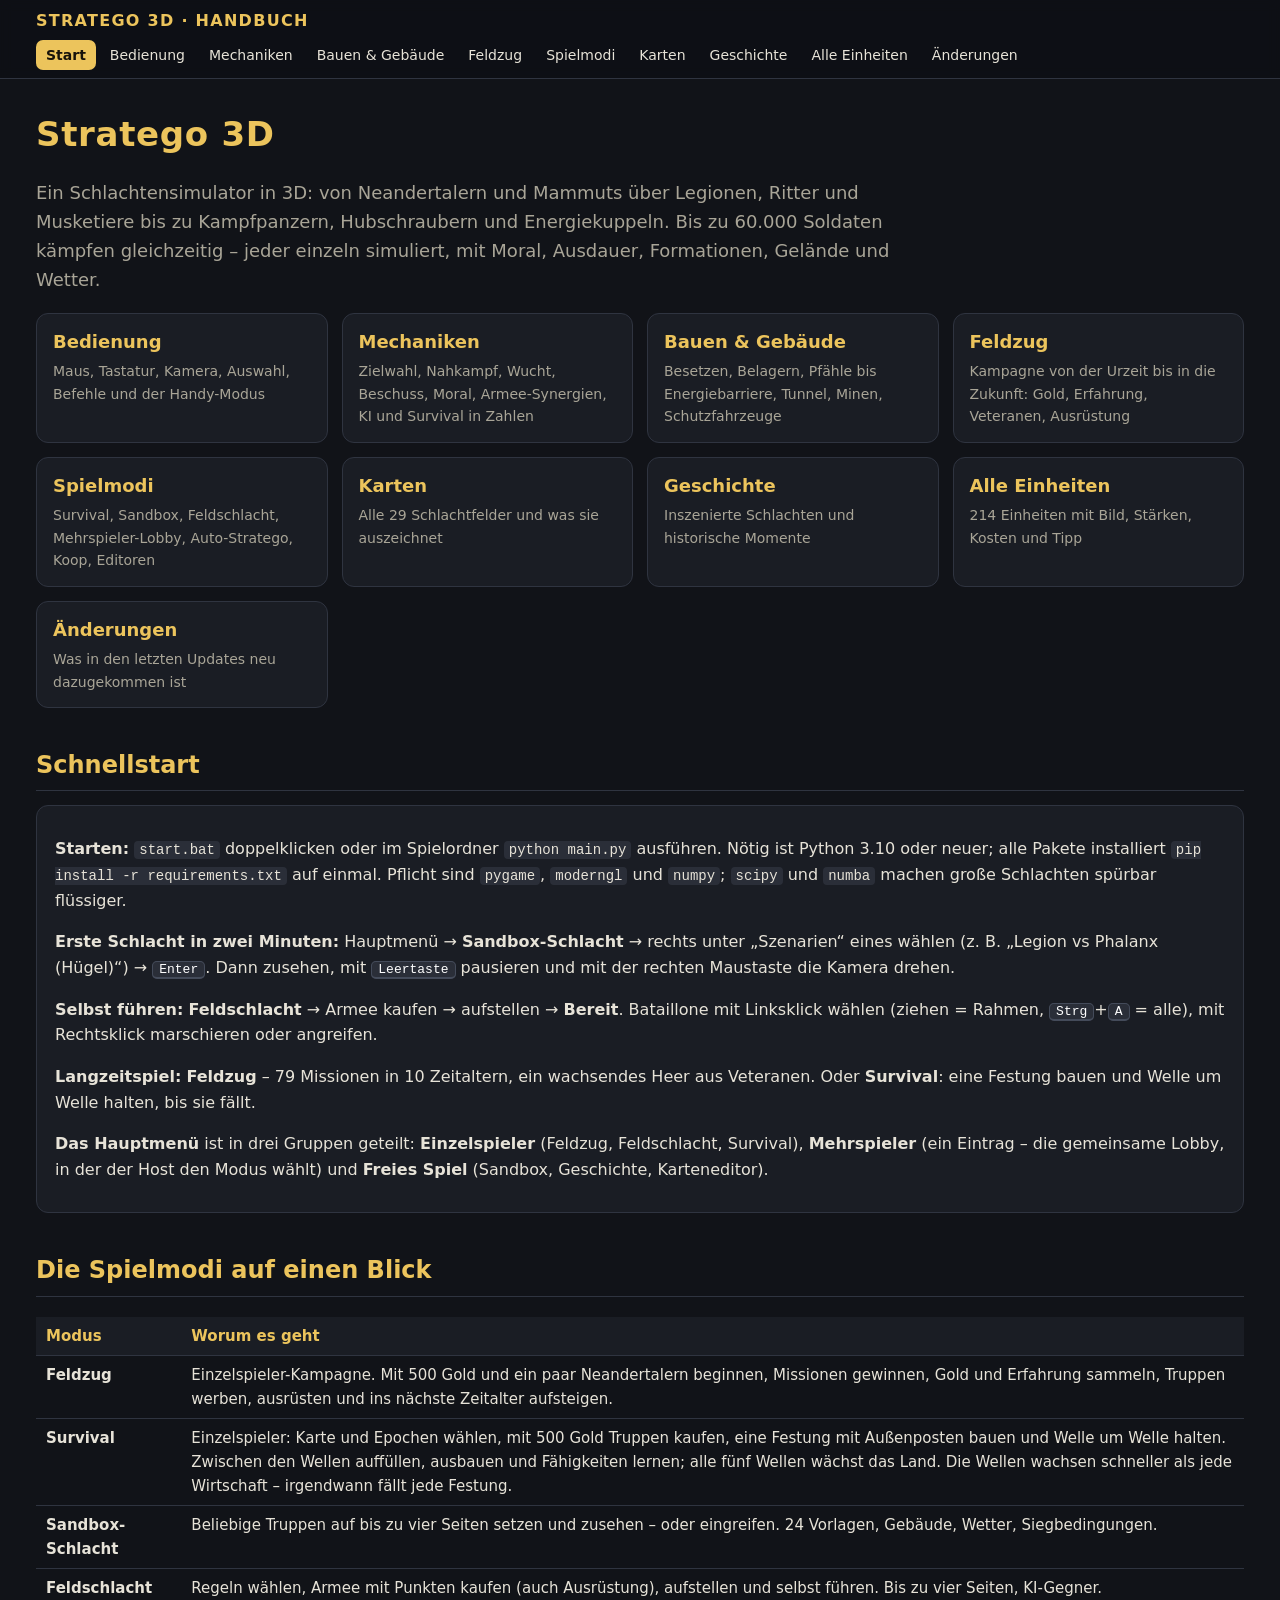
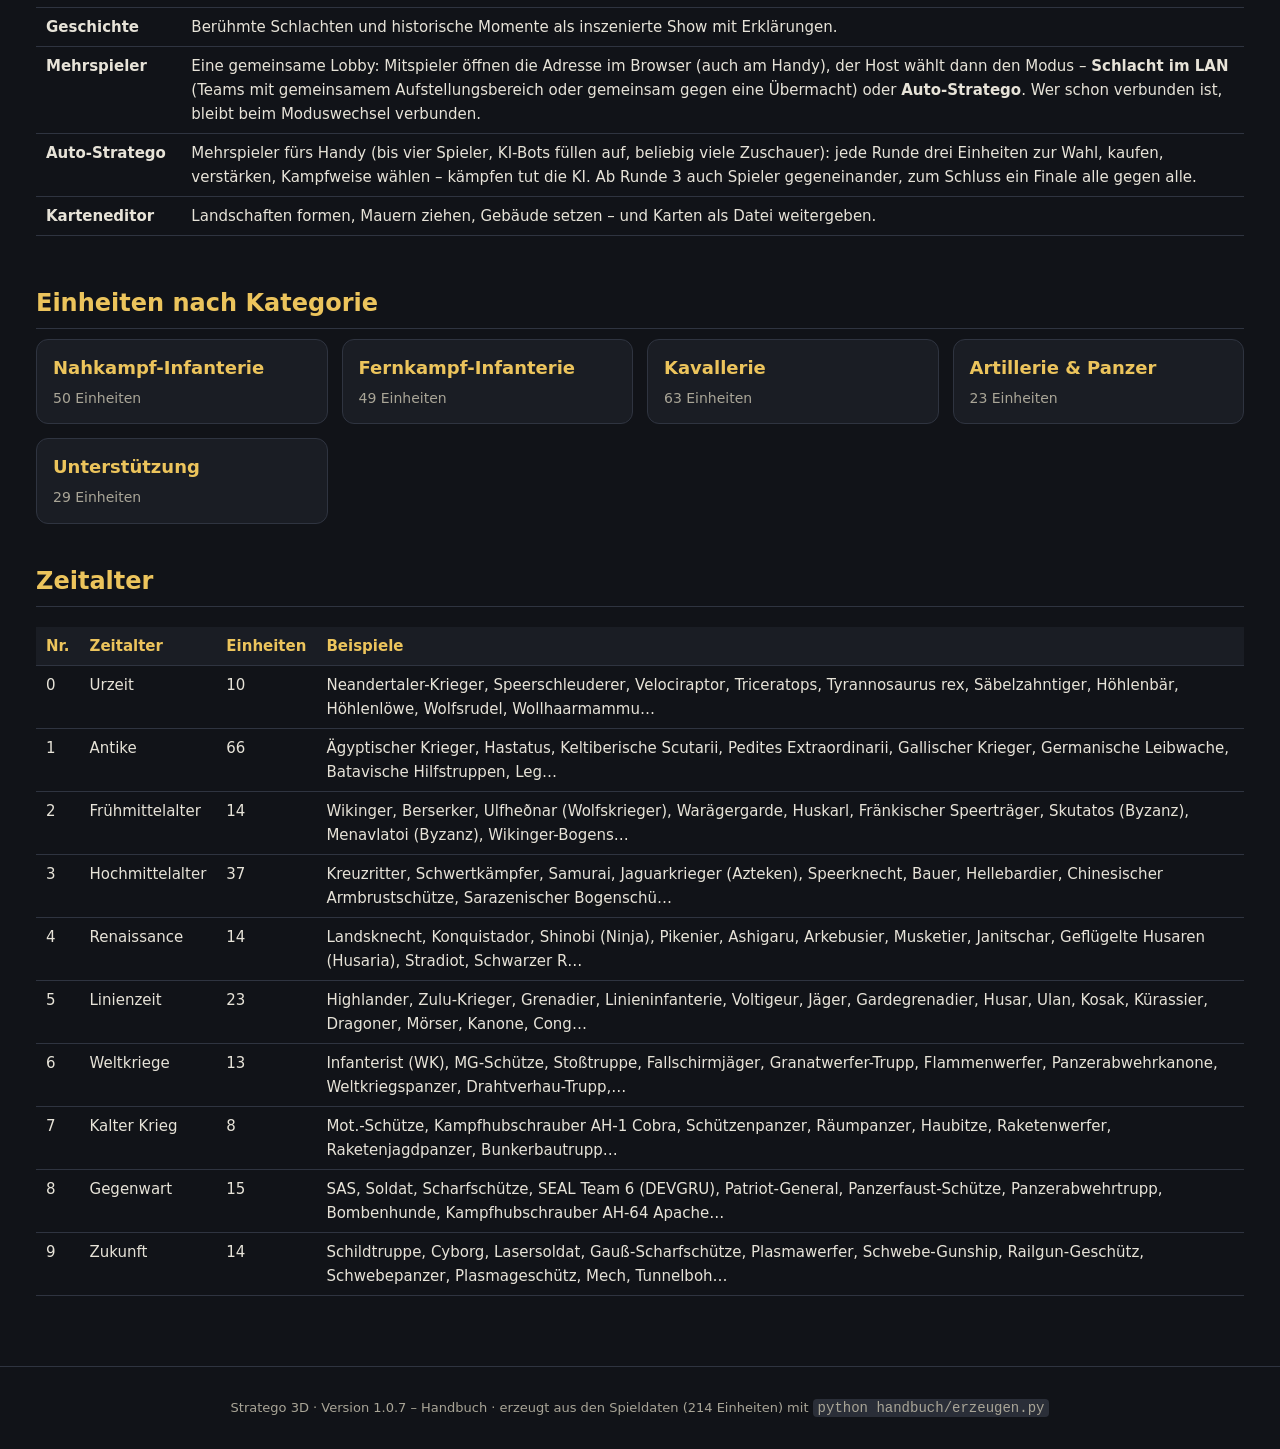
==== index.html @ 826276b1 "Handbuch 1.0.7: Durchschuss, Patriot-General, Bombenhunde, feste Mauern, Heerlager Co-Authored-By: C" ====
<!doctype html>
<html lang="de"><head><meta charset="utf-8"><meta name="viewport" content="width=device-width,initial-scale=1">
<title>Start – Stratego 3D Handbuch</title><link rel="stylesheet" href="stil.css"></head>
<body><header class="top"><div class="in"><a class="logo" href="index.html">STRATEGO 3D · HANDBUCH</a>
<nav><a href="index.html" class=on>Start</a><a href="bedienung.html">Bedienung</a><a href="mechaniken.html">Mechaniken</a><a href="bauen.html">Bauen &amp; Gebäude</a><a href="feldzug.html">Feldzug</a><a href="modi.html">Spielmodi</a><a href="karten.html">Karten</a><a href="geschichte.html">Geschichte</a><a href="einheiten.html">Alle Einheiten</a><a href="changelog.html">Änderungen</a></nav></div></header>
<main>
<h1>Stratego 3D</h1>
<p class="lead">Ein Schlachtensimulator in 3D: von Neandertalern und Mammuts über Legionen, Ritter und Musketiere bis zu
Kampfpanzern, Hubschraubern und Energiekuppeln. Bis zu 60.000 Soldaten kämpfen gleichzeitig – jeder einzeln simuliert,
mit Moral, Ausdauer, Formationen, Gelände und Wetter.</p>
<div class="grid"><a class="tile" href="bedienung.html"><b>Bedienung</b><span>Maus, Tastatur, Kamera, Auswahl, Befehle und der Handy-Modus</span></a><a class="tile" href="mechaniken.html"><b>Mechaniken</b><span>Zielwahl, Nahkampf, Wucht, Beschuss, Moral, Armee-Synergien, KI und Survival in Zahlen</span></a><a class="tile" href="bauen.html"><b>Bauen &amp; Gebäude</b><span>Besetzen, Belagern, Pfähle bis Energiebarriere, Tunnel, Minen, Schutzfahrzeuge</span></a><a class="tile" href="feldzug.html"><b>Feldzug</b><span>Kampagne von der Urzeit bis in die Zukunft: Gold, Erfahrung, Veteranen, Ausrüstung</span></a><a class="tile" href="modi.html"><b>Spielmodi</b><span>Survival, Sandbox, Feldschlacht, Mehrspieler-Lobby, Auto-Stratego, Koop, Editoren</span></a><a class="tile" href="karten.html"><b>Karten</b><span>Alle 29 Schlachtfelder und was sie auszeichnet</span></a><a class="tile" href="geschichte.html"><b>Geschichte</b><span>Inszenierte Schlachten und historische Momente</span></a><a class="tile" href="einheiten.html"><b>Alle Einheiten</b><span>214 Einheiten mit Bild, Stärken, Kosten und Tipp</span></a><a class="tile" href="changelog.html"><b>Änderungen</b><span>Was in den letzten Updates neu dazugekommen ist</span></a></div>

<h2>Schnellstart</h2>
<div class="box">
<p><b>Starten:</b> <code>start.bat</code> doppelklicken oder im Spielordner <code>python main.py</code> ausführen.
Nötig ist Python 3.10 oder neuer; alle Pakete installiert <code>pip install -r requirements.txt</code> auf einmal.
Pflicht sind <code>pygame</code>, <code>moderngl</code> und <code>numpy</code>; <code>scipy</code> und <code>numba</code>
machen große Schlachten spürbar flüssiger.</p>
<p><b>Erste Schlacht in zwei Minuten:</b> Hauptmenü → <b>Sandbox-Schlacht</b> → rechts unter „Szenarien“ eines wählen
(z. B. „Legion vs Phalanx (Hügel)“) → <kbd>Enter</kbd>. Dann zusehen, mit <kbd>Leertaste</kbd> pausieren und mit der rechten Maustaste die Kamera drehen.</p>
<p><b>Selbst führen:</b> <b>Feldschlacht</b> → Armee kaufen → aufstellen → <b>Bereit</b>. Bataillone mit Linksklick
wählen (ziehen = Rahmen, <kbd>Strg</kbd>+<kbd>A</kbd> = alle), mit Rechtsklick marschieren oder angreifen.</p>
<p><b>Langzeitspiel:</b> <b>Feldzug</b> – 79 Missionen in 10 Zeitaltern, ein wachsendes Heer aus Veteranen.
Oder <b>Survival</b>: eine Festung bauen und Welle um Welle halten, bis sie fällt.</p>
<p><b>Das Hauptmenü</b> ist in drei Gruppen geteilt: <b>Einzelspieler</b> (Feldzug, Feldschlacht, Survival),
<b>Mehrspieler</b> (ein Eintrag – die gemeinsame Lobby, in der der Host den Modus wählt) und <b>Freies Spiel</b> (Sandbox,
Geschichte, Karteneditor).</p>
</div>

<h2>Die Spielmodi auf einen Blick</h2>
<div class="tbl"><table>
<tr><th>Modus</th><th>Worum es geht</th></tr>
<tr><td><b>Feldzug</b></td><td>Einzelspieler-Kampagne. Mit 500 Gold und ein paar Neandertalern beginnen, Missionen gewinnen,
Gold und Erfahrung sammeln, Truppen werben, ausrüsten und ins nächste Zeitalter aufsteigen.</td></tr>
<tr><td><b>Survival</b></td><td>Einzelspieler: Karte und Epochen wählen, mit 500 Gold Truppen kaufen, eine Festung mit
Außenposten bauen und Welle um Welle halten. Zwischen den Wellen auffüllen, ausbauen und Fähigkeiten lernen; alle fünf Wellen
wächst das Land. Die Wellen wachsen schneller als jede Wirtschaft – irgendwann fällt jede Festung.</td></tr>
<tr><td><b>Sandbox-Schlacht</b></td><td>Beliebige Truppen auf bis zu vier Seiten setzen und zusehen – oder eingreifen.
24 Vorlagen, Gebäude, Wetter, Siegbedingungen.</td></tr>
<tr><td><b>Feldschlacht</b></td><td>Regeln wählen, Armee mit Punkten kaufen (auch Ausrüstung), aufstellen und selbst führen.
Bis zu vier Seiten, KI-Gegner.</td></tr>
<tr><td><b>Geschichte</b></td><td>Berühmte Schlachten und historische Momente als inszenierte Show mit Erklärungen.</td></tr>
<tr><td><b>Mehrspieler</b></td><td>Eine gemeinsame Lobby: Mitspieler öffnen die Adresse im Browser (auch am Handy), der
Host wählt dann den Modus – <b>Schlacht im LAN</b> (Teams mit gemeinsamem Aufstellungsbereich oder gemeinsam gegen eine Übermacht)
oder <b>Auto-Stratego</b>. Wer schon verbunden ist, bleibt beim Moduswechsel verbunden.</td></tr>
<tr><td><b>Auto-Stratego</b></td><td>Mehrspieler fürs Handy (bis vier Spieler, KI-Bots füllen auf, beliebig viele
Zuschauer): jede Runde drei Einheiten zur Wahl, kaufen, verstärken, Kampfweise wählen – kämpfen tut die KI. Ab Runde 3 auch
Spieler gegeneinander, zum Schluss ein Finale alle gegen alle.</td></tr>
<tr><td><b>Karteneditor</b></td><td>Landschaften formen, Mauern ziehen, Gebäude setzen – und Karten als Datei weitergeben.</td></tr>
</table></div>

<h2>Einheiten nach Kategorie</h2>
<div class="grid"><a class="tile" href="einheiten-infanterie.html"><b>Nahkampf-Infanterie</b><span>50 Einheiten</span></a><a class="tile" href="einheiten-fernkampf.html"><b>Fernkampf-Infanterie</b><span>49 Einheiten</span></a><a class="tile" href="einheiten-kavallerie.html"><b>Kavallerie</b><span>63 Einheiten</span></a><a class="tile" href="einheiten-artillerie.html"><b>Artillerie &amp; Panzer</b><span>23 Einheiten</span></a><a class="tile" href="einheiten-unterstuetzung.html"><b>Unterstützung</b><span>29 Einheiten</span></a></div>

<h2>Zeitalter</h2>
<div class="tbl"><table><tr><th>Nr.</th><th>Zeitalter</th><th>Einheiten</th><th>Beispiele</th></tr>
<tr><td>0</td><td>Urzeit</td><td>10</td><td>Neandertaler-Krieger, Speerschleuderer, Velociraptor, Triceratops, Tyrannosaurus rex, Säbelzahntiger, Höhlenbär, Höhlenlöwe, Wolfsrudel, Wollhaarmammu…</td></tr><tr><td>1</td><td>Antike</td><td>66</td><td>Ägyptischer Krieger, Hastatus, Keltiberische Scutarii, Pedites Extraordinarii, Gallischer Krieger, Germanische Leibwache, Batavische Hilfstruppen, Leg…</td></tr><tr><td>2</td><td>Frühmittelalter</td><td>14</td><td>Wikinger, Berserker, Ulfheðnar (Wolfskrieger), Warägergarde, Huskarl, Fränkischer Speerträger, Skutatos (Byzanz), Menavlatoi (Byzanz), Wikinger-Bogens…</td></tr><tr><td>3</td><td>Hochmittelalter</td><td>37</td><td>Kreuzritter, Schwertkämpfer, Samurai, Jaguarkrieger (Azteken), Speerknecht, Bauer, Hellebardier, Chinesischer Armbrustschütze, Sarazenischer Bogenschü…</td></tr><tr><td>4</td><td>Renaissance</td><td>14</td><td>Landsknecht, Konquistador, Shinobi (Ninja), Pikenier, Ashigaru, Arkebusier, Musketier, Janitschar, Geflügelte Husaren (Husaria), Stradiot, Schwarzer R…</td></tr><tr><td>5</td><td>Linienzeit</td><td>23</td><td>Highlander, Zulu-Krieger, Grenadier, Linieninfanterie, Voltigeur, Jäger, Gardegrenadier, Husar, Ulan, Kosak, Kürassier, Dragoner, Mörser, Kanone, Cong…</td></tr><tr><td>6</td><td>Weltkriege</td><td>13</td><td>Infanterist (WK), MG-Schütze, Stoßtruppe, Fallschirmjäger, Granatwerfer-Trupp, Flammenwerfer, Panzerabwehrkanone, Weltkriegspanzer, Drahtverhau-Trupp,…</td></tr><tr><td>7</td><td>Kalter Krieg</td><td>8</td><td>Mot.-Schütze, Kampfhubschrauber AH-1 Cobra, Schützenpanzer, Räumpanzer, Haubitze, Raketenwerfer, Raketenjagdpanzer, Bunkerbautrupp…</td></tr><tr><td>8</td><td>Gegenwart</td><td>15</td><td>SAS, Soldat, Scharfschütze, SEAL Team 6 (DEVGRU), Patriot-General, Panzerfaust-Schütze, Panzerabwehrtrupp, Bombenhunde, Kampfhubschrauber AH-64 Apache…</td></tr><tr><td>9</td><td>Zukunft</td><td>14</td><td>Schildtruppe, Cyborg, Lasersoldat, Gauß-Scharfschütze, Plasmawerfer, Schwebe-Gunship, Railgun-Geschütz, Schwebepanzer, Plasmageschütz, Mech, Tunnelboh…</td></tr>
</table></div>
</main>
<footer>Stratego 3D · Version 1.0.7 – Handbuch · erzeugt aus den Spieldaten (214 Einheiten) mit
<code>python handbuch/erzeugen.py</code></footer>
<script>
document.querySelectorAll('table.sortable').forEach(tb=>{
 tb.querySelectorAll('th.s').forEach((th,i)=>{let asc=true;th.addEventListener('click',()=>{
  const rows=[...tb.tBodies[0].rows];const col=th.cellIndex;
  rows.sort((a,b)=>{const x=a.cells[col].dataset.v??a.cells[col].innerText,y=b.cells[col].dataset.v??b.cells[col].innerText;
   const nx=parseFloat(x),ny=parseFloat(y);const r=(!isNaN(nx)&&!isNaN(ny))?nx-ny:x.localeCompare(y,'de');return asc?r:-r});
  asc=!asc;rows.forEach(r=>tb.tBodies[0].appendChild(r));});});});
const q=document.getElementById('q'),fe=document.getElementById('fe'),fc=document.getElementById('fc');
function flt(){const s=(q?q.value:'').toLowerCase(),e=fe?fe.value:'',c=fc?fc.value:'';
 document.querySelectorAll('[data-f]').forEach(el=>{const ok=(!s||el.dataset.f.includes(s))&&(!e||el.dataset.era===e)&&(!c||el.dataset.cat===c);
  el.style.display=ok?'':'none';});}
[q,fe,fc].forEach(x=>x&&x.addEventListener('input',flt));
</script></body></html>
---- stil.css ----
:root{--bg:#111318;--panel:#1a1d24;--panel2:#22262f;--tx:#e7e3d8;--mut:#a9a597;--gold:#ecc45c;--gold2:#c99a33;
--red:#d9584a;--blue:#5b8bd9;--line:#2f3440;--ok:#7fbf6a}
*{box-sizing:border-box}
html{scroll-behavior:smooth}
body{margin:0;background:var(--bg);color:var(--tx);font:16px/1.6 "Segoe UI",system-ui,-apple-system,Roboto,sans-serif}
a{color:var(--gold)}a:hover{color:#fff}
header.top{position:sticky;top:0;z-index:10;background:rgba(14,16,21,.96);border-bottom:1px solid var(--line);
  backdrop-filter:blur(6px)}
header.top .in{max-width:1240px;margin:0 auto;padding:8px 16px;display:flex;gap:6px 14px;align-items:center;flex-wrap:wrap}
header.top .logo{font-weight:800;letter-spacing:.08em;color:var(--gold);text-decoration:none;margin-right:10px}
header.top nav{display:flex;flex-wrap:wrap;gap:4px}
header.top nav a{color:var(--tx);text-decoration:none;padding:4px 10px;border-radius:7px;font-size:14px}
header.top nav a:hover{background:var(--panel2)}
header.top nav a.on{background:var(--gold);color:#17130b;font-weight:700}
.sub{max-width:1240px;margin:0 auto;padding:0 16px 8px;display:flex;flex-wrap:wrap;gap:4px}
.sub a{font-size:13px;padding:3px 9px;border:1px solid var(--line);border-radius:999px;text-decoration:none;color:var(--mut)}
.sub a.on,.sub a:hover{border-color:var(--gold2);color:var(--gold)}
main{max-width:1240px;margin:0 auto;padding:22px 16px 60px}
h1{font-size:34px;margin:6px 0 4px;color:var(--gold);letter-spacing:.02em}
h2{font-size:24px;margin:38px 0 10px;color:var(--gold);border-bottom:1px solid var(--line);padding-bottom:6px}
h3{font-size:19px;margin:26px 0 8px;color:#f1dca0}
p.lead{font-size:18px;color:var(--mut);max-width:880px}
.box{background:var(--panel);border:1px solid var(--line);border-radius:12px;padding:14px 18px;margin:14px 0}
.box.tip{border-left:4px solid var(--gold)}
.box.warn{border-left:4px solid var(--red)}
.grid{display:grid;grid-template-columns:repeat(auto-fill,minmax(260px,1fr));gap:14px}
.tile{display:block;background:var(--panel);border:1px solid var(--line);border-radius:12px;padding:14px 16px;text-decoration:none;color:var(--tx)}
.tile:hover{border-color:var(--gold2);background:var(--panel2)}
.tile b{color:var(--gold);font-size:18px}.tile span{display:block;color:var(--mut);font-size:14px;margin-top:4px}
table{border-collapse:collapse;width:100%;margin:10px 0;font-size:15px}
th,td{text-align:left;padding:7px 10px;border-bottom:1px solid var(--line);vertical-align:top}
th{color:var(--gold);font-weight:700;background:var(--panel)}
tr:hover td{background:rgba(255,255,255,.02)}
.tbl{overflow-x:auto}
kbd{background:#2a2e38;border:1px solid #444b5a;border-bottom-width:2px;border-radius:5px;padding:0 6px;font:13px/1.6 Consolas,monospace;color:#fff}
code{background:#2a2e38;border-radius:4px;padding:1px 5px;font-size:14px}
.unit{display:grid;grid-template-columns:360px 1fr;gap:18px;background:var(--panel);border:1px solid var(--line);
  border-radius:14px;padding:14px;margin:16px 0;scroll-margin-top:110px}
.unit:target{border-color:var(--gold);box-shadow:0 0 0 2px rgba(236,196,92,.35)}
.unit img.pic{width:100%;height:auto;aspect-ratio:3/2;border-radius:10px;display:block;background:#2b3b22}
.unit h3{margin:0 0 2px;display:flex;align-items:center;gap:10px;flex-wrap:wrap}
.unit .meta{color:var(--mut);font-size:14px;margin-bottom:8px}
.unit .cost{display:inline-block;background:var(--panel2);border:1px solid var(--line);border-radius:8px;padding:3px 10px;
  margin:2px 6px 6px 0;font-size:14px}
.unit .cost b{color:var(--gold)}
.unit .desc{margin:6px 0;color:#d8d3c4}
.unit .role{margin:6px 0;font-style:italic;color:#cfc8b2}
.unit ul{margin:4px 0 8px 0;padding-left:20px}
.unit li{margin:2px 0}
.cols{display:grid;grid-template-columns:1fr 1fr;gap:4px 18px}
.lab{font-weight:700;color:var(--gold);font-size:14px;text-transform:uppercase;letter-spacing:.05em;margin-top:8px}
.plus li::marker{content:"+  ";color:var(--ok);font-weight:800}
.minus li::marker{content:"–  ";color:var(--red);font-weight:800}
.stats{display:grid;grid-template-columns:1fr;gap:3px;margin-top:10px;font-size:13px}
.bar{display:flex;align-items:center;gap:8px}
.bar span.n{width:92px;color:var(--mut)}
.bar i{flex:1;height:7px;background:#2c313c;border-radius:4px;position:relative;overflow:hidden}
.bar i b{position:absolute;left:0;top:0;bottom:0;background:linear-gradient(90deg,var(--gold2),var(--gold));border-radius:4px}
.bar em{width:64px;text-align:right;font-style:normal;color:#ddd}
.tipline{background:rgba(236,196,92,.08);border:1px solid rgba(236,196,92,.3);border-radius:9px;padding:8px 12px;margin-top:10px}
.tipline b{color:var(--gold)}
.secret{position:relative;background:linear-gradient(135deg,rgba(236,196,92,.14),rgba(236,196,92,.04));
  border:1px solid rgba(236,196,92,.45);border-left:4px solid var(--gold);border-radius:10px;padding:10px 14px 10px 14px;margin-top:12px}
.secret b{display:block;color:var(--gold);font-size:13px;text-transform:uppercase;letter-spacing:.12em;margin-bottom:2px}
.unit.map{grid-template-columns:420px 1fr}
.unit.map .chips{margin-top:8px}
img.sym{width:30px;height:30px;vertical-align:middle;border-radius:6px;cursor:help}
.era{font-size:13px;border:1px solid var(--line);border-radius:999px;padding:1px 9px;color:var(--mut)}
.toc{columns:3 220px;font-size:14px;margin:6px 0}
.toc a{display:block;text-decoration:none;color:var(--tx);padding:1px 0}
.toc a:hover{color:var(--gold)}
.filter{display:flex;gap:8px;flex-wrap:wrap;margin:10px 0}
.filter input,.filter select{background:var(--panel2);color:var(--tx);border:1px solid var(--line);border-radius:8px;
  padding:7px 10px;font-size:15px}
th.s{cursor:pointer;white-space:nowrap}th.s:after{content:" ⇅";color:var(--mut);font-size:11px}
td.num,th.num{text-align:right;white-space:nowrap}
.thumb{width:72px;height:48px;object-fit:cover;border-radius:6px;vertical-align:middle}
footer{color:var(--mut);font-size:13px;text-align:center;padding:30px 10px;border-top:1px solid var(--line)}
@media (max-width:820px){.unit,.unit.map{grid-template-columns:1fr}.cols{grid-template-columns:1fr}.stats{grid-template-columns:1fr}
 h1{font-size:28px}}
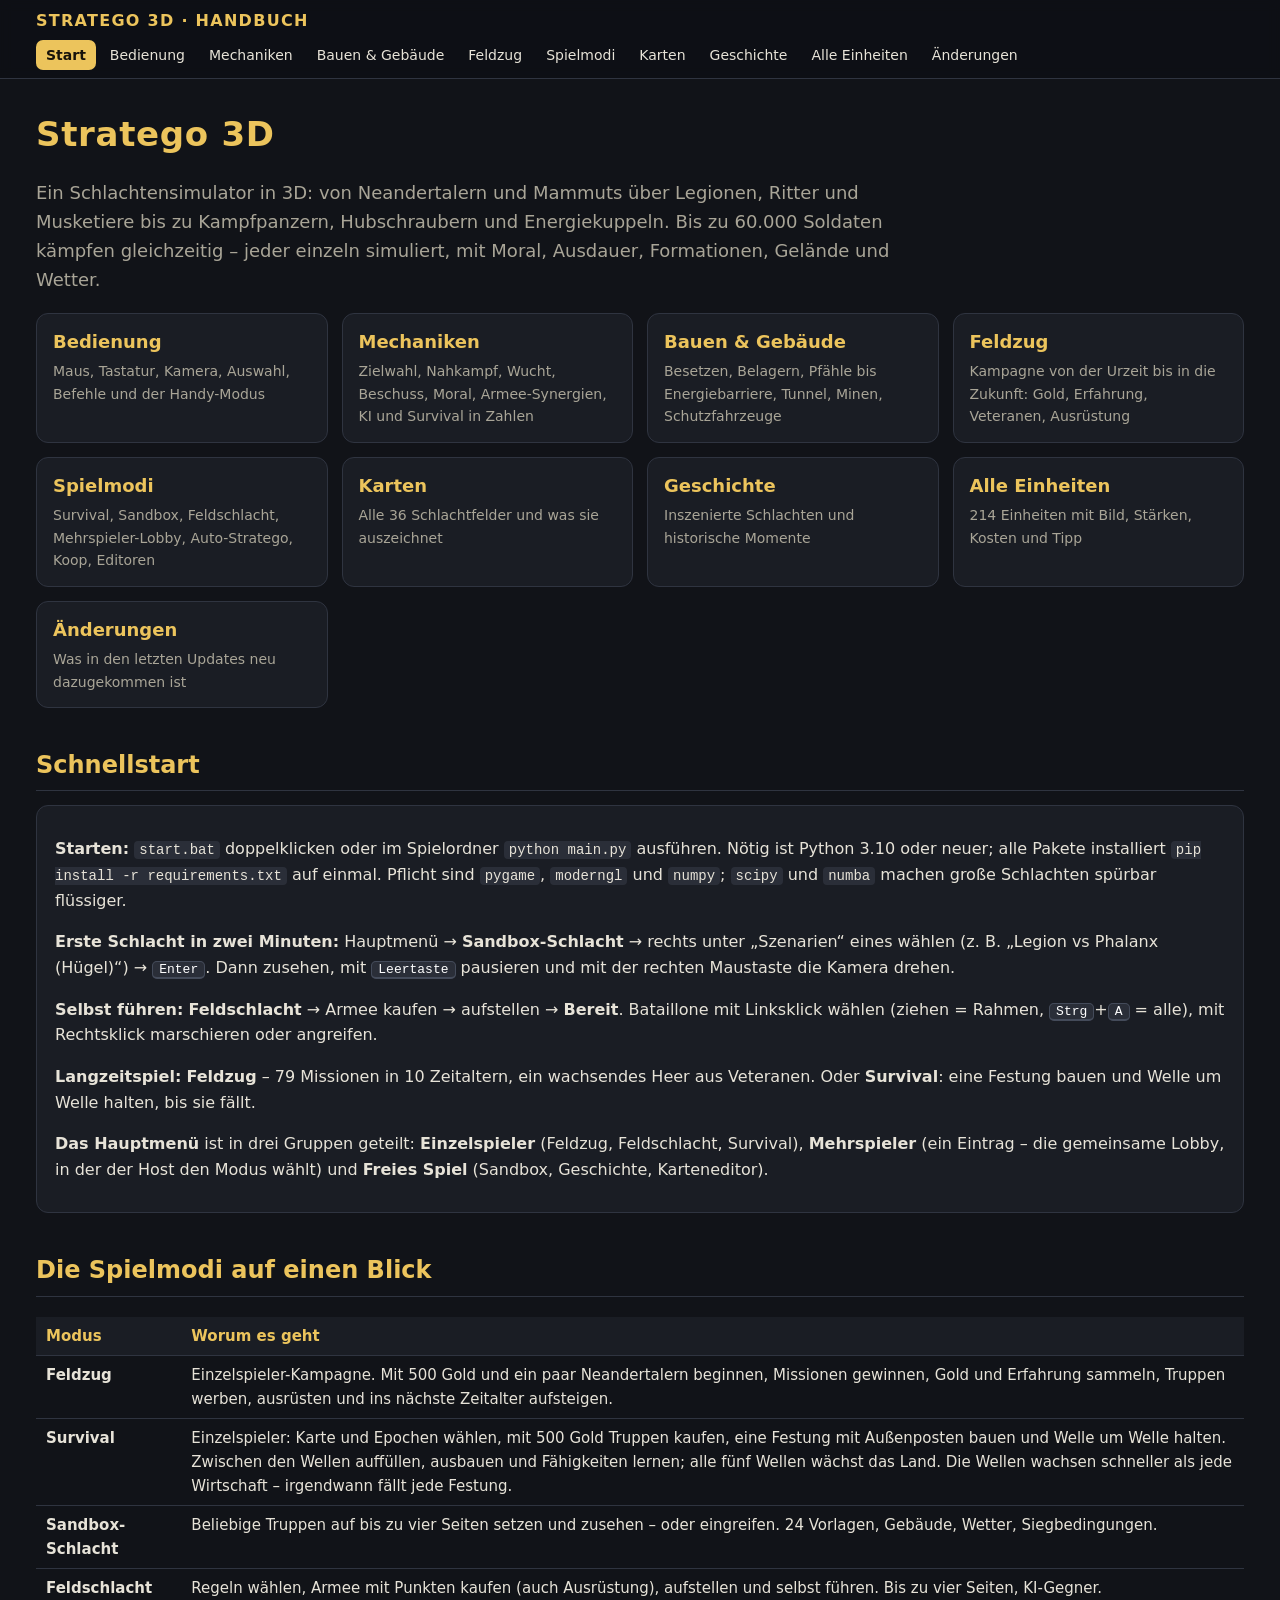
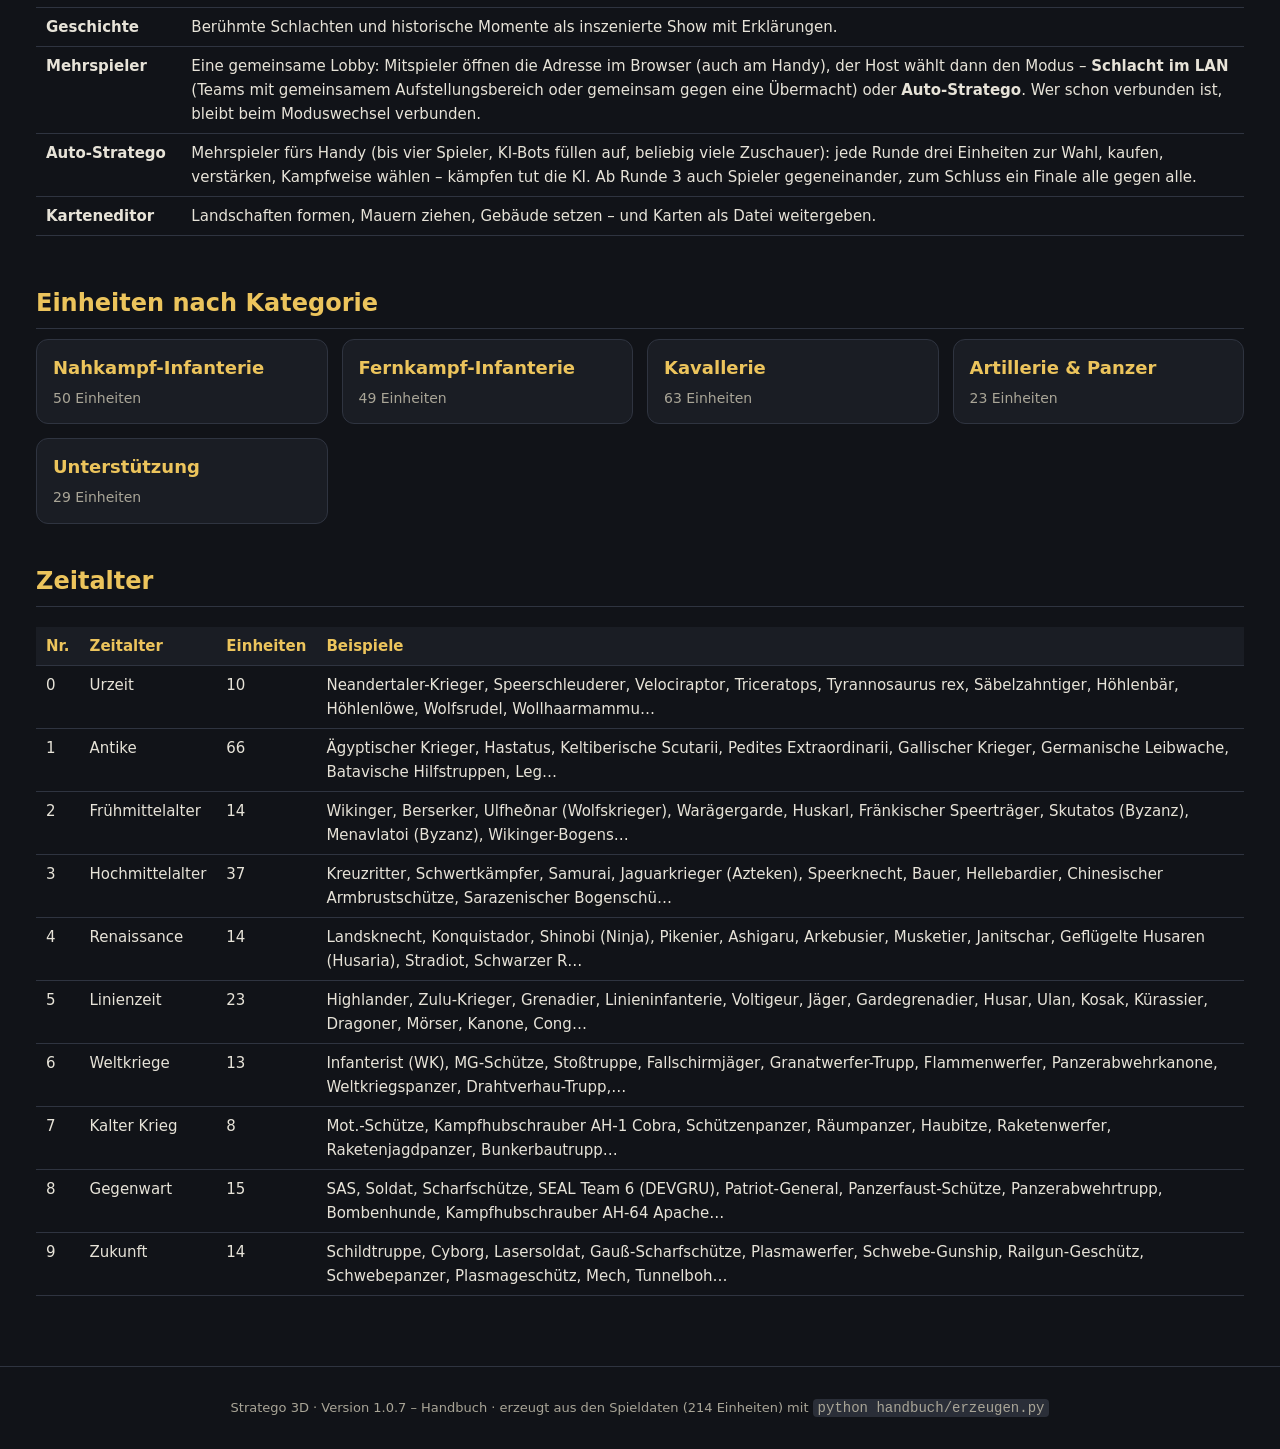
==== commit 8fd03810: "Handbuch 1.0.7: neue Karten, Gelände, gestaffelte Feldzug-Heere, Gruppen und Controller Co-Authored-" ====
--- a/index.html
+++ b/index.html
@@ -8,7 +8,7 @@
 <p class="lead">Ein Schlachtensimulator in 3D: von Neandertalern und Mammuts über Legionen, Ritter und Musketiere bis zu
 Kampfpanzern, Hubschraubern und Energiekuppeln. Bis zu 60.000 Soldaten kämpfen gleichzeitig – jeder einzeln simuliert,
 mit Moral, Ausdauer, Formationen, Gelände und Wetter.</p>
-<div class="grid"><a class="tile" href="bedienung.html"><b>Bedienung</b><span>Maus, Tastatur, Kamera, Auswahl, Befehle und der Handy-Modus</span></a><a class="tile" href="mechaniken.html"><b>Mechaniken</b><span>Zielwahl, Nahkampf, Wucht, Beschuss, Moral, Armee-Synergien, KI und Survival in Zahlen</span></a><a class="tile" href="bauen.html"><b>Bauen &amp; Gebäude</b><span>Besetzen, Belagern, Pfähle bis Energiebarriere, Tunnel, Minen, Schutzfahrzeuge</span></a><a class="tile" href="feldzug.html"><b>Feldzug</b><span>Kampagne von der Urzeit bis in die Zukunft: Gold, Erfahrung, Veteranen, Ausrüstung</span></a><a class="tile" href="modi.html"><b>Spielmodi</b><span>Survival, Sandbox, Feldschlacht, Mehrspieler-Lobby, Auto-Stratego, Koop, Editoren</span></a><a class="tile" href="karten.html"><b>Karten</b><span>Alle 29 Schlachtfelder und was sie auszeichnet</span></a><a class="tile" href="geschichte.html"><b>Geschichte</b><span>Inszenierte Schlachten und historische Momente</span></a><a class="tile" href="einheiten.html"><b>Alle Einheiten</b><span>214 Einheiten mit Bild, Stärken, Kosten und Tipp</span></a><a class="tile" href="changelog.html"><b>Änderungen</b><span>Was in den letzten Updates neu dazugekommen ist</span></a></div>
+<div class="grid"><a class="tile" href="bedienung.html"><b>Bedienung</b><span>Maus, Tastatur, Kamera, Auswahl, Befehle und der Handy-Modus</span></a><a class="tile" href="mechaniken.html"><b>Mechaniken</b><span>Zielwahl, Nahkampf, Wucht, Beschuss, Moral, Armee-Synergien, KI und Survival in Zahlen</span></a><a class="tile" href="bauen.html"><b>Bauen &amp; Gebäude</b><span>Besetzen, Belagern, Pfähle bis Energiebarriere, Tunnel, Minen, Schutzfahrzeuge</span></a><a class="tile" href="feldzug.html"><b>Feldzug</b><span>Kampagne von der Urzeit bis in die Zukunft: Gold, Erfahrung, Veteranen, Ausrüstung</span></a><a class="tile" href="modi.html"><b>Spielmodi</b><span>Survival, Sandbox, Feldschlacht, Mehrspieler-Lobby, Auto-Stratego, Koop, Editoren</span></a><a class="tile" href="karten.html"><b>Karten</b><span>Alle 36 Schlachtfelder und was sie auszeichnet</span></a><a class="tile" href="geschichte.html"><b>Geschichte</b><span>Inszenierte Schlachten und historische Momente</span></a><a class="tile" href="einheiten.html"><b>Alle Einheiten</b><span>214 Einheiten mit Bild, Stärken, Kosten und Tipp</span></a><a class="tile" href="changelog.html"><b>Änderungen</b><span>Was in den letzten Updates neu dazugekommen ist</span></a></div>
 
 <h2>Schnellstart</h2>
 <div class="box">
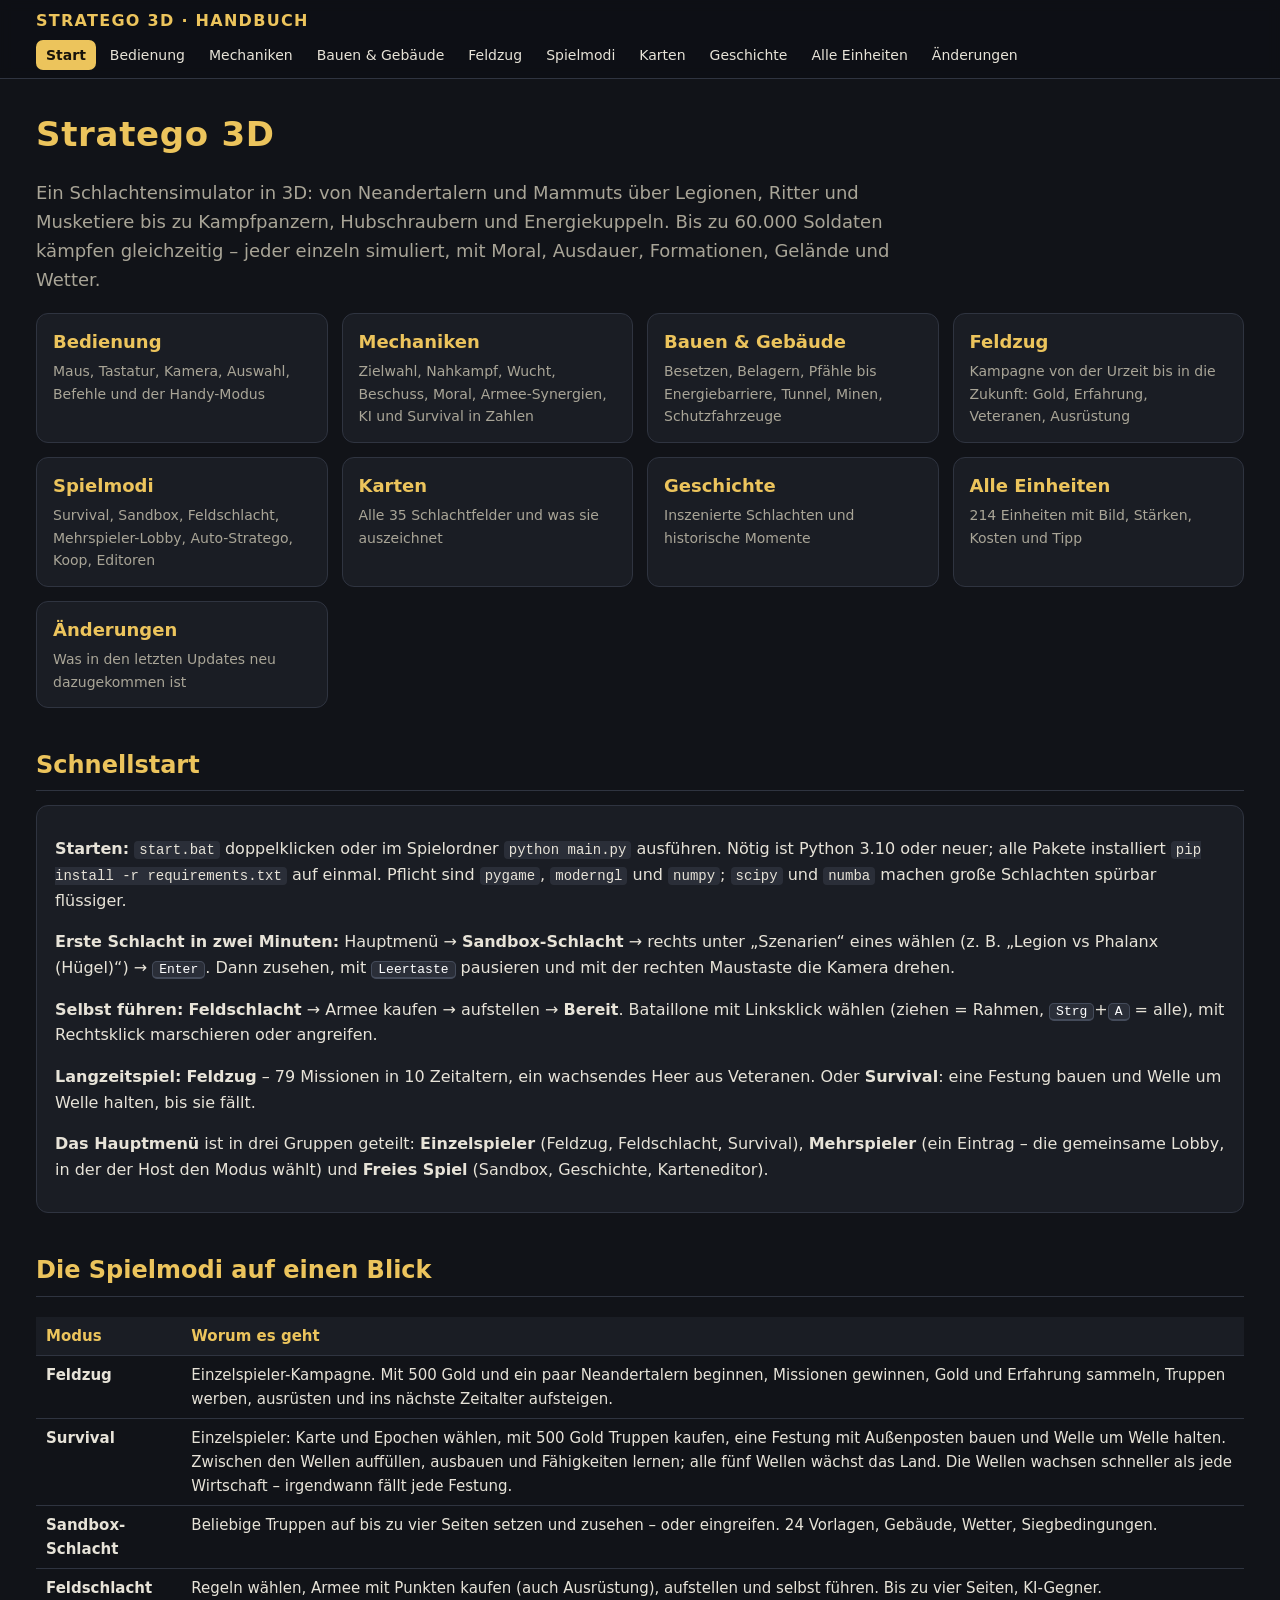
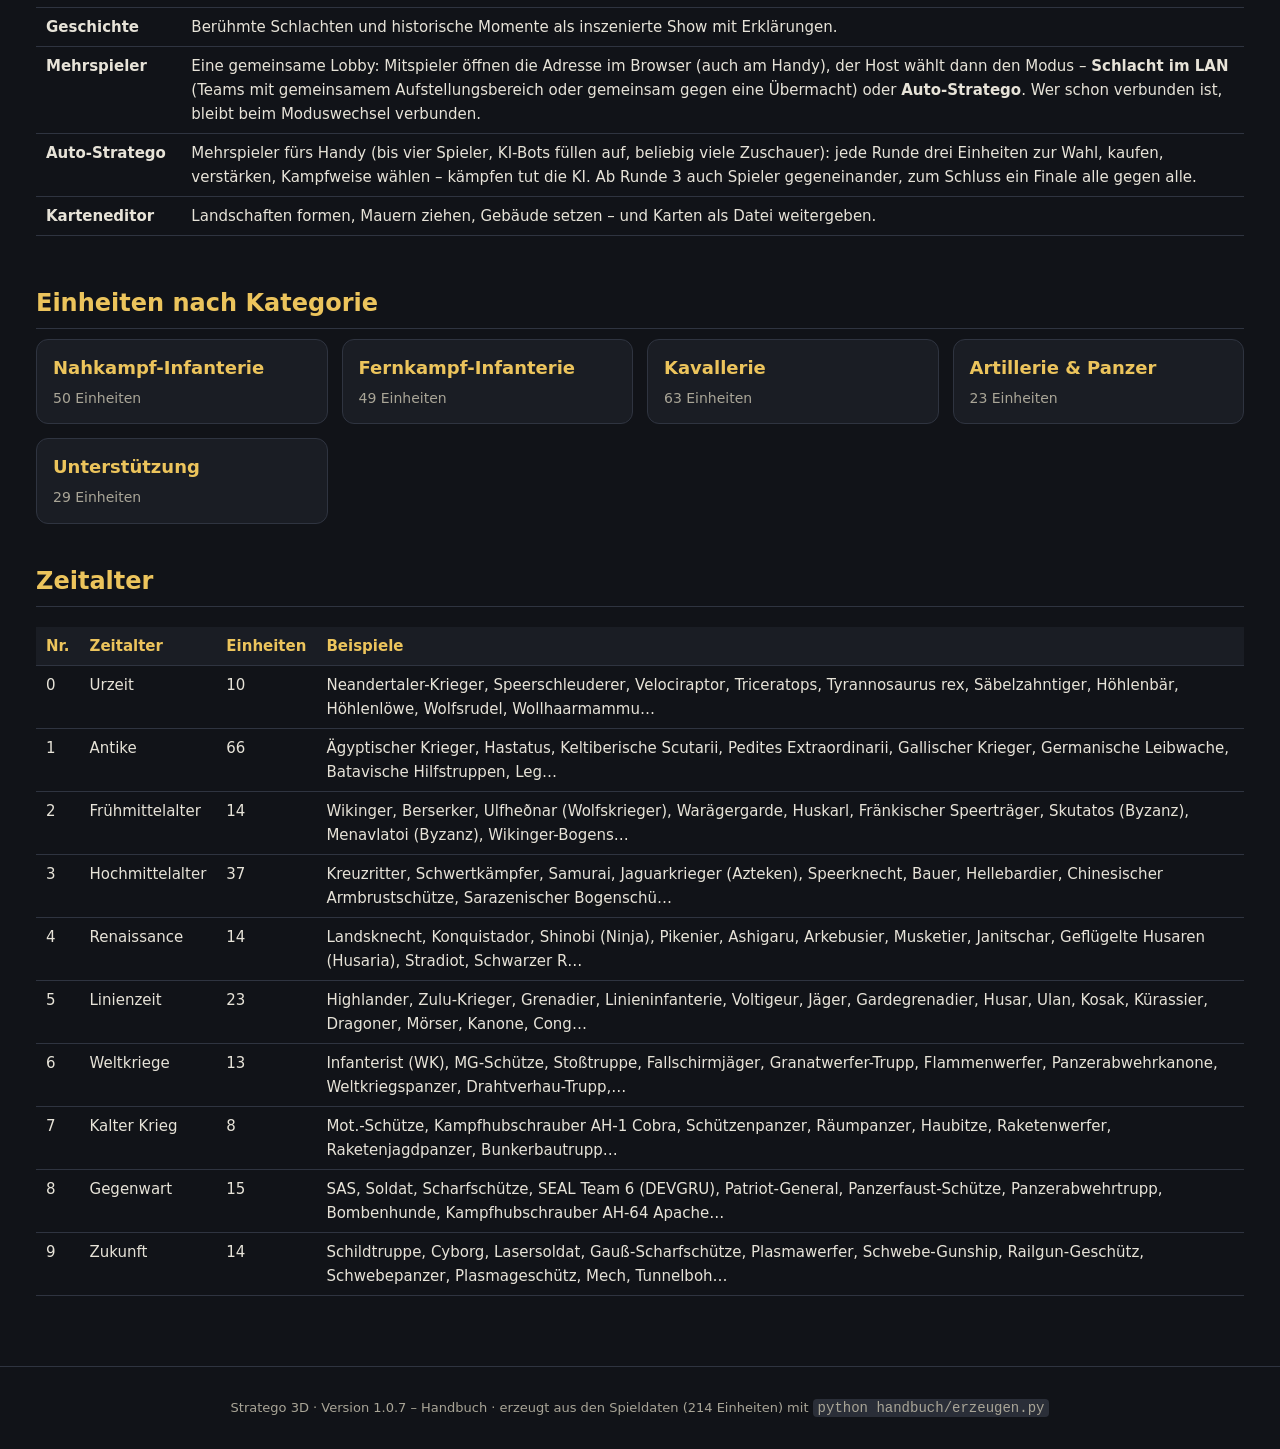
==== commit 3f9f8fb1: "Handbuch: Mechaniken mit exakten Formeln (Werte, Nahkampf, Fernkampf, Härte, Durchschlag, Untergrund" ====
--- a/index.html
+++ b/index.html
@@ -8,7 +8,7 @@
 <p class="lead">Ein Schlachtensimulator in 3D: von Neandertalern und Mammuts über Legionen, Ritter und Musketiere bis zu
 Kampfpanzern, Hubschraubern und Energiekuppeln. Bis zu 60.000 Soldaten kämpfen gleichzeitig – jeder einzeln simuliert,
 mit Moral, Ausdauer, Formationen, Gelände und Wetter.</p>
-<div class="grid"><a class="tile" href="bedienung.html"><b>Bedienung</b><span>Maus, Tastatur, Kamera, Auswahl, Befehle und der Handy-Modus</span></a><a class="tile" href="mechaniken.html"><b>Mechaniken</b><span>Zielwahl, Nahkampf, Wucht, Beschuss, Moral, Armee-Synergien, KI und Survival in Zahlen</span></a><a class="tile" href="bauen.html"><b>Bauen &amp; Gebäude</b><span>Besetzen, Belagern, Pfähle bis Energiebarriere, Tunnel, Minen, Schutzfahrzeuge</span></a><a class="tile" href="feldzug.html"><b>Feldzug</b><span>Kampagne von der Urzeit bis in die Zukunft: Gold, Erfahrung, Veteranen, Ausrüstung</span></a><a class="tile" href="modi.html"><b>Spielmodi</b><span>Survival, Sandbox, Feldschlacht, Mehrspieler-Lobby, Auto-Stratego, Koop, Editoren</span></a><a class="tile" href="karten.html"><b>Karten</b><span>Alle 36 Schlachtfelder und was sie auszeichnet</span></a><a class="tile" href="geschichte.html"><b>Geschichte</b><span>Inszenierte Schlachten und historische Momente</span></a><a class="tile" href="einheiten.html"><b>Alle Einheiten</b><span>214 Einheiten mit Bild, Stärken, Kosten und Tipp</span></a><a class="tile" href="changelog.html"><b>Änderungen</b><span>Was in den letzten Updates neu dazugekommen ist</span></a></div>
+<div class="grid"><a class="tile" href="bedienung.html"><b>Bedienung</b><span>Maus, Tastatur, Kamera, Auswahl, Befehle und der Handy-Modus</span></a><a class="tile" href="mechaniken.html"><b>Mechaniken</b><span>Zielwahl, Nahkampf, Wucht, Beschuss, Moral, Armee-Synergien, KI und Survival in Zahlen</span></a><a class="tile" href="bauen.html"><b>Bauen &amp; Gebäude</b><span>Besetzen, Belagern, Pfähle bis Energiebarriere, Tunnel, Minen, Schutzfahrzeuge</span></a><a class="tile" href="feldzug.html"><b>Feldzug</b><span>Kampagne von der Urzeit bis in die Zukunft: Gold, Erfahrung, Veteranen, Ausrüstung</span></a><a class="tile" href="modi.html"><b>Spielmodi</b><span>Survival, Sandbox, Feldschlacht, Mehrspieler-Lobby, Auto-Stratego, Koop, Editoren</span></a><a class="tile" href="karten.html"><b>Karten</b><span>Alle 35 Schlachtfelder und was sie auszeichnet</span></a><a class="tile" href="geschichte.html"><b>Geschichte</b><span>Inszenierte Schlachten und historische Momente</span></a><a class="tile" href="einheiten.html"><b>Alle Einheiten</b><span>214 Einheiten mit Bild, Stärken, Kosten und Tipp</span></a><a class="tile" href="changelog.html"><b>Änderungen</b><span>Was in den letzten Updates neu dazugekommen ist</span></a></div>
 
 <h2>Schnellstart</h2>
 <div class="box">
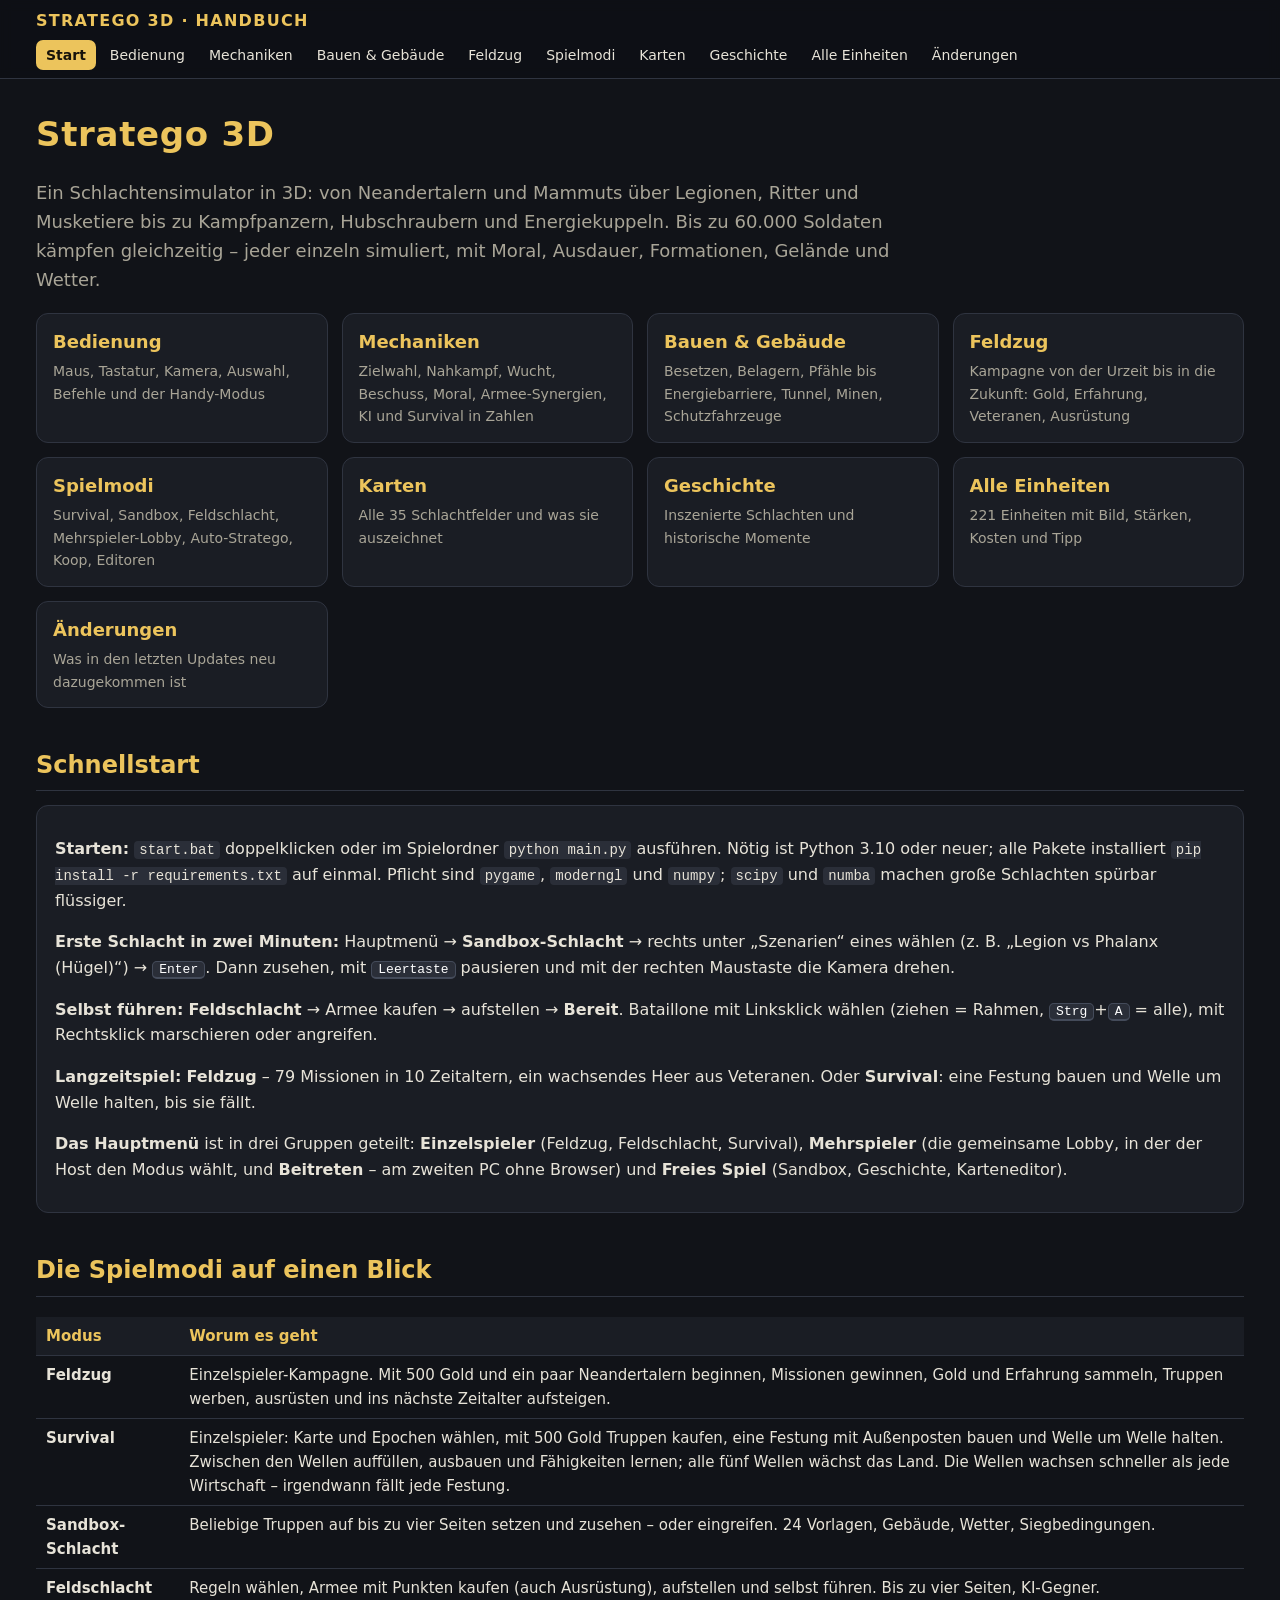
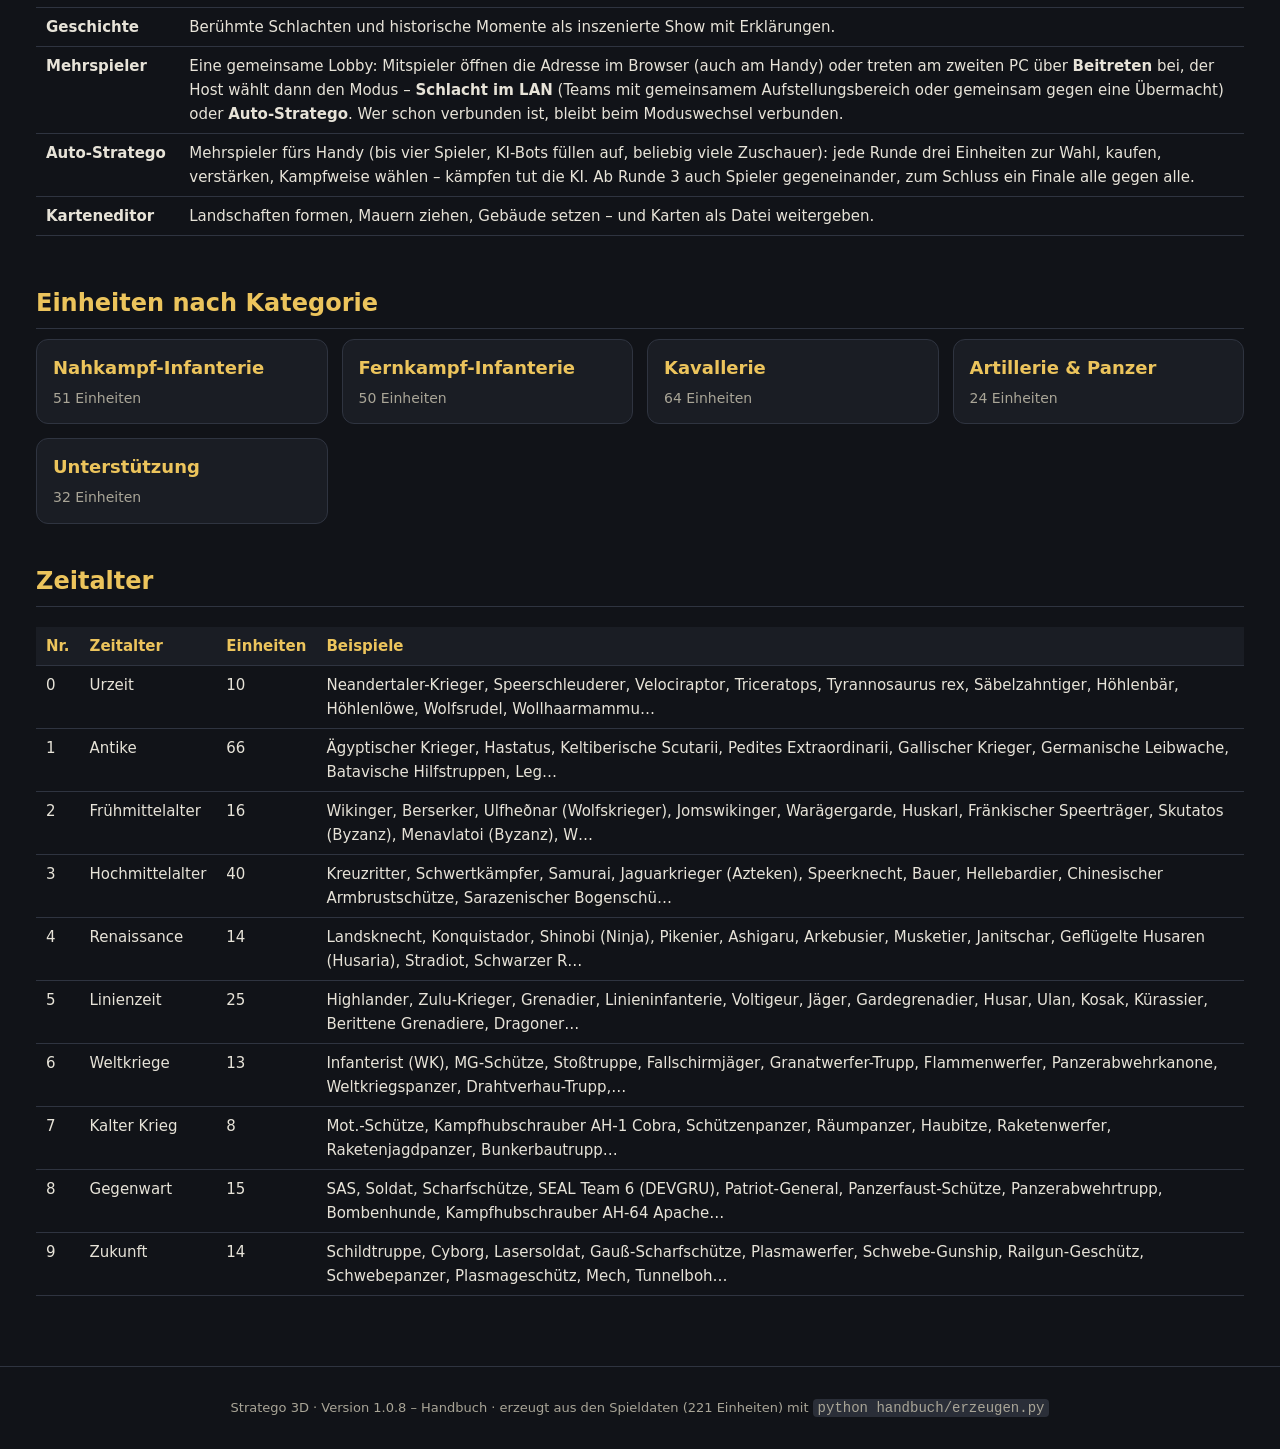
==== commit 5bea24ad: "Handbuch 1.0.8: neue Truppen, Feldbrücken und Faschinen, KI-Brückenschlag, Mitspielen am PC - Neue E" ====
--- a/index.html
+++ b/index.html
@@ -8,7 +8,7 @@
 <p class="lead">Ein Schlachtensimulator in 3D: von Neandertalern und Mammuts über Legionen, Ritter und Musketiere bis zu
 Kampfpanzern, Hubschraubern und Energiekuppeln. Bis zu 60.000 Soldaten kämpfen gleichzeitig – jeder einzeln simuliert,
 mit Moral, Ausdauer, Formationen, Gelände und Wetter.</p>
-<div class="grid"><a class="tile" href="bedienung.html"><b>Bedienung</b><span>Maus, Tastatur, Kamera, Auswahl, Befehle und der Handy-Modus</span></a><a class="tile" href="mechaniken.html"><b>Mechaniken</b><span>Zielwahl, Nahkampf, Wucht, Beschuss, Moral, Armee-Synergien, KI und Survival in Zahlen</span></a><a class="tile" href="bauen.html"><b>Bauen &amp; Gebäude</b><span>Besetzen, Belagern, Pfähle bis Energiebarriere, Tunnel, Minen, Schutzfahrzeuge</span></a><a class="tile" href="feldzug.html"><b>Feldzug</b><span>Kampagne von der Urzeit bis in die Zukunft: Gold, Erfahrung, Veteranen, Ausrüstung</span></a><a class="tile" href="modi.html"><b>Spielmodi</b><span>Survival, Sandbox, Feldschlacht, Mehrspieler-Lobby, Auto-Stratego, Koop, Editoren</span></a><a class="tile" href="karten.html"><b>Karten</b><span>Alle 35 Schlachtfelder und was sie auszeichnet</span></a><a class="tile" href="geschichte.html"><b>Geschichte</b><span>Inszenierte Schlachten und historische Momente</span></a><a class="tile" href="einheiten.html"><b>Alle Einheiten</b><span>214 Einheiten mit Bild, Stärken, Kosten und Tipp</span></a><a class="tile" href="changelog.html"><b>Änderungen</b><span>Was in den letzten Updates neu dazugekommen ist</span></a></div>
+<div class="grid"><a class="tile" href="bedienung.html"><b>Bedienung</b><span>Maus, Tastatur, Kamera, Auswahl, Befehle und der Handy-Modus</span></a><a class="tile" href="mechaniken.html"><b>Mechaniken</b><span>Zielwahl, Nahkampf, Wucht, Beschuss, Moral, Armee-Synergien, KI und Survival in Zahlen</span></a><a class="tile" href="bauen.html"><b>Bauen &amp; Gebäude</b><span>Besetzen, Belagern, Pfähle bis Energiebarriere, Tunnel, Minen, Schutzfahrzeuge</span></a><a class="tile" href="feldzug.html"><b>Feldzug</b><span>Kampagne von der Urzeit bis in die Zukunft: Gold, Erfahrung, Veteranen, Ausrüstung</span></a><a class="tile" href="modi.html"><b>Spielmodi</b><span>Survival, Sandbox, Feldschlacht, Mehrspieler-Lobby, Auto-Stratego, Koop, Editoren</span></a><a class="tile" href="karten.html"><b>Karten</b><span>Alle 35 Schlachtfelder und was sie auszeichnet</span></a><a class="tile" href="geschichte.html"><b>Geschichte</b><span>Inszenierte Schlachten und historische Momente</span></a><a class="tile" href="einheiten.html"><b>Alle Einheiten</b><span>221 Einheiten mit Bild, Stärken, Kosten und Tipp</span></a><a class="tile" href="changelog.html"><b>Änderungen</b><span>Was in den letzten Updates neu dazugekommen ist</span></a></div>
 
 <h2>Schnellstart</h2>
 <div class="box">
@@ -23,8 +23,8 @@
 <p><b>Langzeitspiel:</b> <b>Feldzug</b> – 79 Missionen in 10 Zeitaltern, ein wachsendes Heer aus Veteranen.
 Oder <b>Survival</b>: eine Festung bauen und Welle um Welle halten, bis sie fällt.</p>
 <p><b>Das Hauptmenü</b> ist in drei Gruppen geteilt: <b>Einzelspieler</b> (Feldzug, Feldschlacht, Survival),
-<b>Mehrspieler</b> (ein Eintrag – die gemeinsame Lobby, in der der Host den Modus wählt) und <b>Freies Spiel</b> (Sandbox,
-Geschichte, Karteneditor).</p>
+<b>Mehrspieler</b> (die gemeinsame Lobby, in der der Host den Modus wählt, und <b>Beitreten</b> – am zweiten PC ohne
+Browser) und <b>Freies Spiel</b> (Sandbox, Geschichte, Karteneditor).</p>
 </div>
 
 <h2>Die Spielmodi auf einen Blick</h2>
@@ -40,8 +40,8 @@
 <tr><td><b>Feldschlacht</b></td><td>Regeln wählen, Armee mit Punkten kaufen (auch Ausrüstung), aufstellen und selbst führen.
 Bis zu vier Seiten, KI-Gegner.</td></tr>
 <tr><td><b>Geschichte</b></td><td>Berühmte Schlachten und historische Momente als inszenierte Show mit Erklärungen.</td></tr>
-<tr><td><b>Mehrspieler</b></td><td>Eine gemeinsame Lobby: Mitspieler öffnen die Adresse im Browser (auch am Handy), der
-Host wählt dann den Modus – <b>Schlacht im LAN</b> (Teams mit gemeinsamem Aufstellungsbereich oder gemeinsam gegen eine Übermacht)
+<tr><td><b>Mehrspieler</b></td><td>Eine gemeinsame Lobby: Mitspieler öffnen die Adresse im Browser (auch am Handy) oder
+treten am zweiten PC über <b>Beitreten</b> bei, der Host wählt dann den Modus – <b>Schlacht im LAN</b> (Teams mit gemeinsamem Aufstellungsbereich oder gemeinsam gegen eine Übermacht)
 oder <b>Auto-Stratego</b>. Wer schon verbunden ist, bleibt beim Moduswechsel verbunden.</td></tr>
 <tr><td><b>Auto-Stratego</b></td><td>Mehrspieler fürs Handy (bis vier Spieler, KI-Bots füllen auf, beliebig viele
 Zuschauer): jede Runde drei Einheiten zur Wahl, kaufen, verstärken, Kampfweise wählen – kämpfen tut die KI. Ab Runde 3 auch
@@ -50,14 +50,14 @@
 </table></div>
 
 <h2>Einheiten nach Kategorie</h2>
-<div class="grid"><a class="tile" href="einheiten-infanterie.html"><b>Nahkampf-Infanterie</b><span>50 Einheiten</span></a><a class="tile" href="einheiten-fernkampf.html"><b>Fernkampf-Infanterie</b><span>49 Einheiten</span></a><a class="tile" href="einheiten-kavallerie.html"><b>Kavallerie</b><span>63 Einheiten</span></a><a class="tile" href="einheiten-artillerie.html"><b>Artillerie &amp; Panzer</b><span>23 Einheiten</span></a><a class="tile" href="einheiten-unterstuetzung.html"><b>Unterstützung</b><span>29 Einheiten</span></a></div>
+<div class="grid"><a class="tile" href="einheiten-infanterie.html"><b>Nahkampf-Infanterie</b><span>51 Einheiten</span></a><a class="tile" href="einheiten-fernkampf.html"><b>Fernkampf-Infanterie</b><span>50 Einheiten</span></a><a class="tile" href="einheiten-kavallerie.html"><b>Kavallerie</b><span>64 Einheiten</span></a><a class="tile" href="einheiten-artillerie.html"><b>Artillerie &amp; Panzer</b><span>24 Einheiten</span></a><a class="tile" href="einheiten-unterstuetzung.html"><b>Unterstützung</b><span>32 Einheiten</span></a></div>
 
 <h2>Zeitalter</h2>
 <div class="tbl"><table><tr><th>Nr.</th><th>Zeitalter</th><th>Einheiten</th><th>Beispiele</th></tr>
-<tr><td>0</td><td>Urzeit</td><td>10</td><td>Neandertaler-Krieger, Speerschleuderer, Velociraptor, Triceratops, Tyrannosaurus rex, Säbelzahntiger, Höhlenbär, Höhlenlöwe, Wolfsrudel, Wollhaarmammu…</td></tr><tr><td>1</td><td>Antike</td><td>66</td><td>Ägyptischer Krieger, Hastatus, Keltiberische Scutarii, Pedites Extraordinarii, Gallischer Krieger, Germanische Leibwache, Batavische Hilfstruppen, Leg…</td></tr><tr><td>2</td><td>Frühmittelalter</td><td>14</td><td>Wikinger, Berserker, Ulfheðnar (Wolfskrieger), Warägergarde, Huskarl, Fränkischer Speerträger, Skutatos (Byzanz), Menavlatoi (Byzanz), Wikinger-Bogens…</td></tr><tr><td>3</td><td>Hochmittelalter</td><td>37</td><td>Kreuzritter, Schwertkämpfer, Samurai, Jaguarkrieger (Azteken), Speerknecht, Bauer, Hellebardier, Chinesischer Armbrustschütze, Sarazenischer Bogenschü…</td></tr><tr><td>4</td><td>Renaissance</td><td>14</td><td>Landsknecht, Konquistador, Shinobi (Ninja), Pikenier, Ashigaru, Arkebusier, Musketier, Janitschar, Geflügelte Husaren (Husaria), Stradiot, Schwarzer R…</td></tr><tr><td>5</td><td>Linienzeit</td><td>23</td><td>Highlander, Zulu-Krieger, Grenadier, Linieninfanterie, Voltigeur, Jäger, Gardegrenadier, Husar, Ulan, Kosak, Kürassier, Dragoner, Mörser, Kanone, Cong…</td></tr><tr><td>6</td><td>Weltkriege</td><td>13</td><td>Infanterist (WK), MG-Schütze, Stoßtruppe, Fallschirmjäger, Granatwerfer-Trupp, Flammenwerfer, Panzerabwehrkanone, Weltkriegspanzer, Drahtverhau-Trupp,…</td></tr><tr><td>7</td><td>Kalter Krieg</td><td>8</td><td>Mot.-Schütze, Kampfhubschrauber AH-1 Cobra, Schützenpanzer, Räumpanzer, Haubitze, Raketenwerfer, Raketenjagdpanzer, Bunkerbautrupp…</td></tr><tr><td>8</td><td>Gegenwart</td><td>15</td><td>SAS, Soldat, Scharfschütze, SEAL Team 6 (DEVGRU), Patriot-General, Panzerfaust-Schütze, Panzerabwehrtrupp, Bombenhunde, Kampfhubschrauber AH-64 Apache…</td></tr><tr><td>9</td><td>Zukunft</td><td>14</td><td>Schildtruppe, Cyborg, Lasersoldat, Gauß-Scharfschütze, Plasmawerfer, Schwebe-Gunship, Railgun-Geschütz, Schwebepanzer, Plasmageschütz, Mech, Tunnelboh…</td></tr>
+<tr><td>0</td><td>Urzeit</td><td>10</td><td>Neandertaler-Krieger, Speerschleuderer, Velociraptor, Triceratops, Tyrannosaurus rex, Säbelzahntiger, Höhlenbär, Höhlenlöwe, Wolfsrudel, Wollhaarmammu…</td></tr><tr><td>1</td><td>Antike</td><td>66</td><td>Ägyptischer Krieger, Hastatus, Keltiberische Scutarii, Pedites Extraordinarii, Gallischer Krieger, Germanische Leibwache, Batavische Hilfstruppen, Leg…</td></tr><tr><td>2</td><td>Frühmittelalter</td><td>16</td><td>Wikinger, Berserker, Ulfheðnar (Wolfskrieger), Jomswikinger, Warägergarde, Huskarl, Fränkischer Speerträger, Skutatos (Byzanz), Menavlatoi (Byzanz), W…</td></tr><tr><td>3</td><td>Hochmittelalter</td><td>40</td><td>Kreuzritter, Schwertkämpfer, Samurai, Jaguarkrieger (Azteken), Speerknecht, Bauer, Hellebardier, Chinesischer Armbrustschütze, Sarazenischer Bogenschü…</td></tr><tr><td>4</td><td>Renaissance</td><td>14</td><td>Landsknecht, Konquistador, Shinobi (Ninja), Pikenier, Ashigaru, Arkebusier, Musketier, Janitschar, Geflügelte Husaren (Husaria), Stradiot, Schwarzer R…</td></tr><tr><td>5</td><td>Linienzeit</td><td>25</td><td>Highlander, Zulu-Krieger, Grenadier, Linieninfanterie, Voltigeur, Jäger, Gardegrenadier, Husar, Ulan, Kosak, Kürassier, Berittene Grenadiere, Dragoner…</td></tr><tr><td>6</td><td>Weltkriege</td><td>13</td><td>Infanterist (WK), MG-Schütze, Stoßtruppe, Fallschirmjäger, Granatwerfer-Trupp, Flammenwerfer, Panzerabwehrkanone, Weltkriegspanzer, Drahtverhau-Trupp,…</td></tr><tr><td>7</td><td>Kalter Krieg</td><td>8</td><td>Mot.-Schütze, Kampfhubschrauber AH-1 Cobra, Schützenpanzer, Räumpanzer, Haubitze, Raketenwerfer, Raketenjagdpanzer, Bunkerbautrupp…</td></tr><tr><td>8</td><td>Gegenwart</td><td>15</td><td>SAS, Soldat, Scharfschütze, SEAL Team 6 (DEVGRU), Patriot-General, Panzerfaust-Schütze, Panzerabwehrtrupp, Bombenhunde, Kampfhubschrauber AH-64 Apache…</td></tr><tr><td>9</td><td>Zukunft</td><td>14</td><td>Schildtruppe, Cyborg, Lasersoldat, Gauß-Scharfschütze, Plasmawerfer, Schwebe-Gunship, Railgun-Geschütz, Schwebepanzer, Plasmageschütz, Mech, Tunnelboh…</td></tr>
 </table></div>
 </main>
-<footer>Stratego 3D · Version 1.0.7 – Handbuch · erzeugt aus den Spieldaten (214 Einheiten) mit
+<footer>Stratego 3D · Version 1.0.8 – Handbuch · erzeugt aus den Spieldaten (221 Einheiten) mit
 <code>python handbuch/erzeugen.py</code></footer>
 <script>
 document.querySelectorAll('table.sortable').forEach(tb=>{
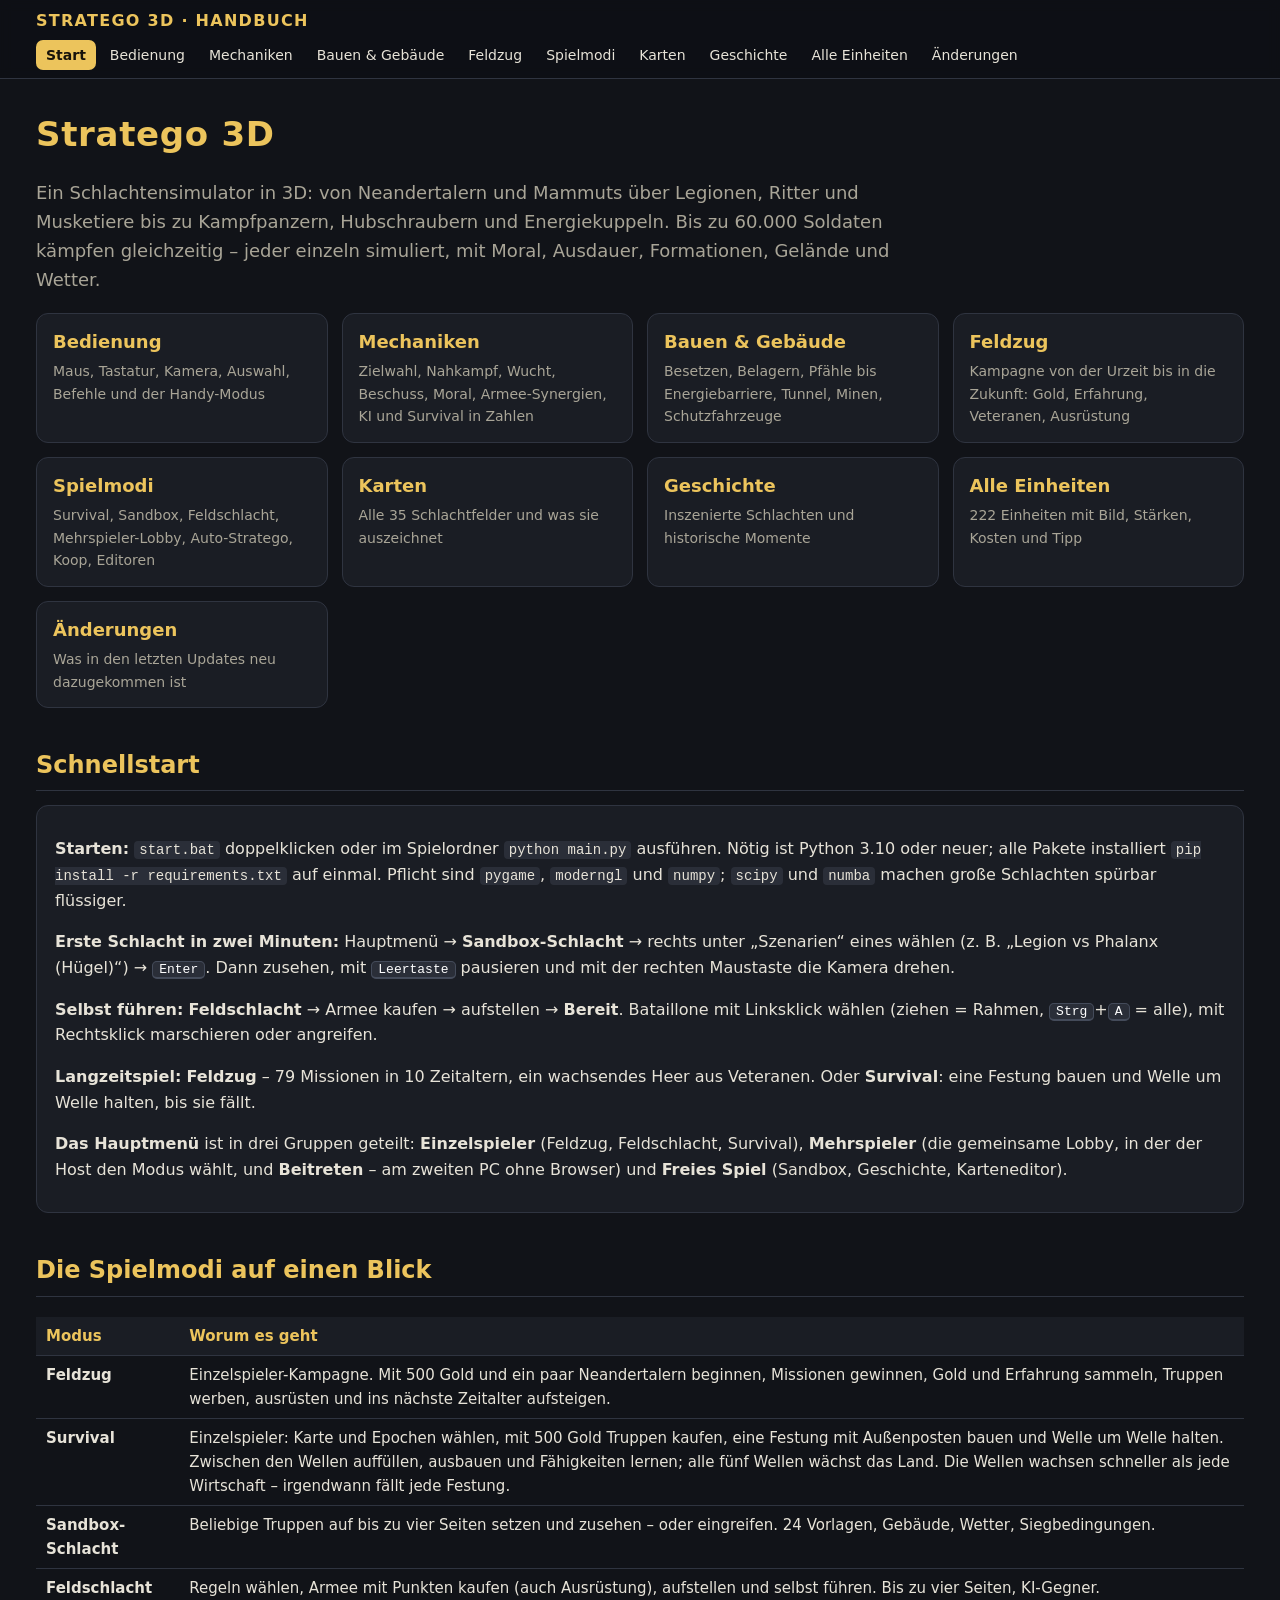
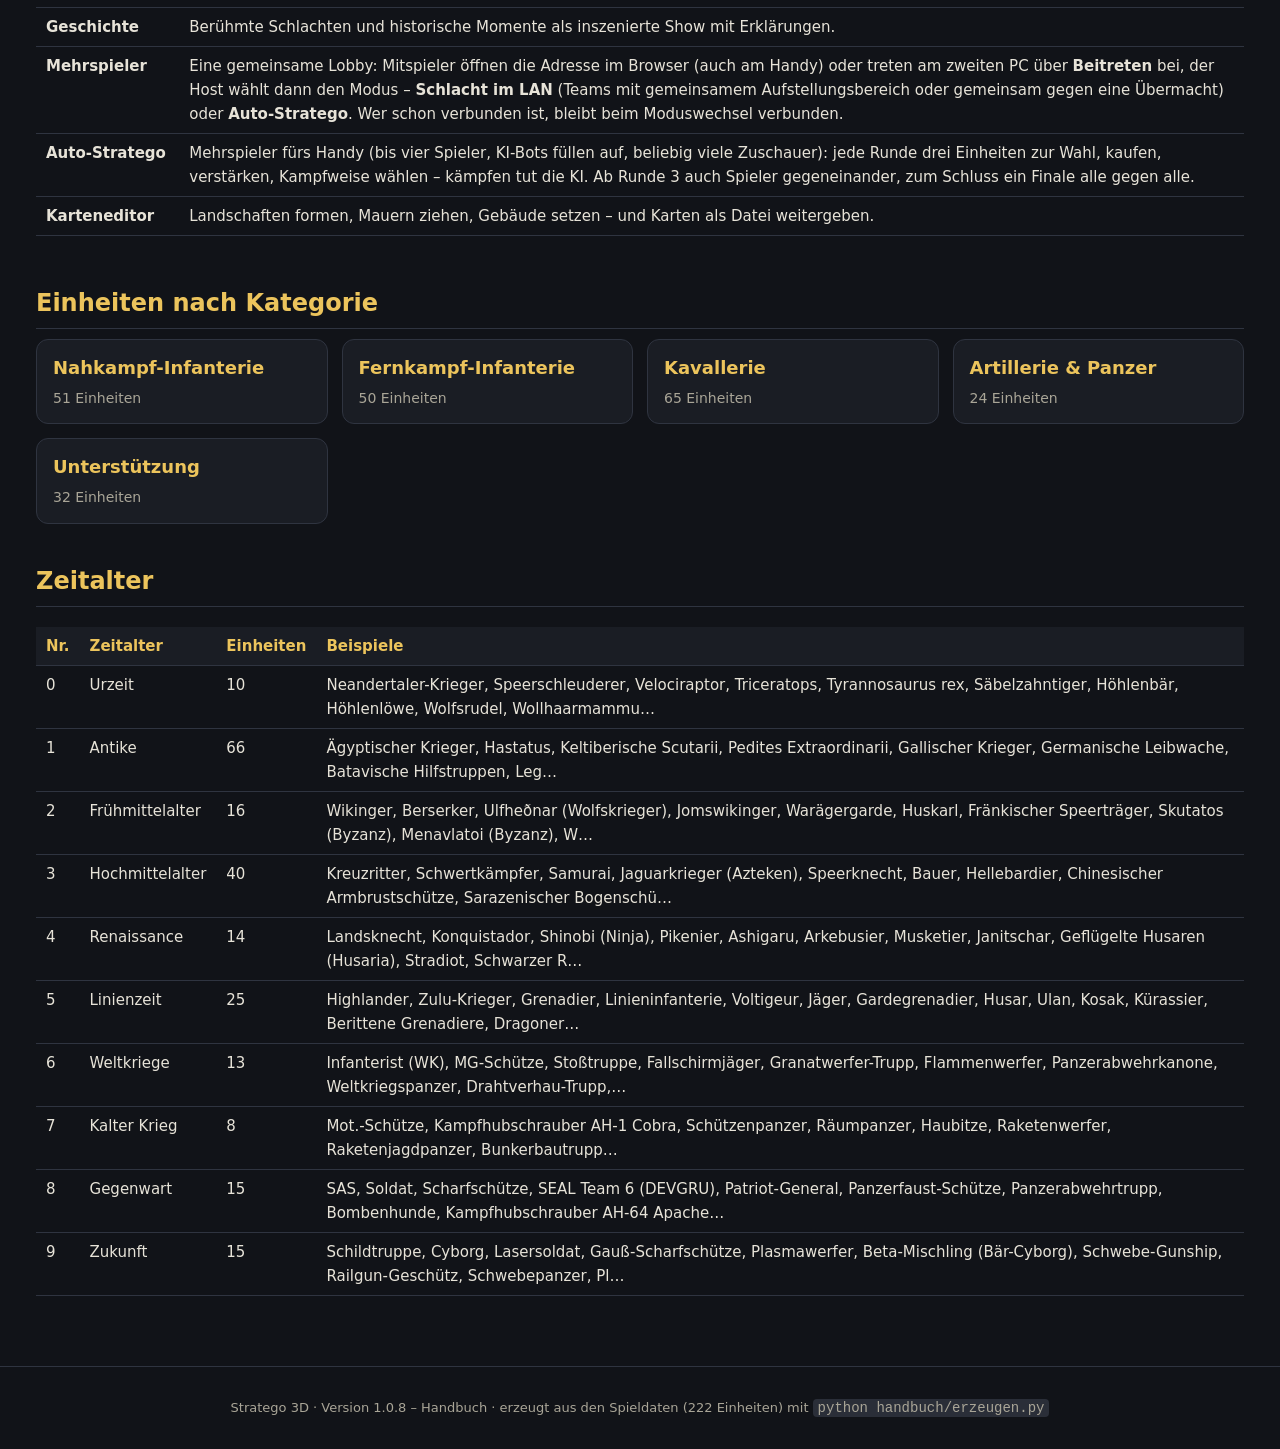
==== commit 1172c8f4: "Handbuch 1.0.8: Beta-Mischling (Bär-Cyborg), Katze mit Insassen-Anzeige und Aussteigen - Neue Einhei" ====
--- a/index.html
+++ b/index.html
@@ -8,7 +8,7 @@
 <p class="lead">Ein Schlachtensimulator in 3D: von Neandertalern und Mammuts über Legionen, Ritter und Musketiere bis zu
 Kampfpanzern, Hubschraubern und Energiekuppeln. Bis zu 60.000 Soldaten kämpfen gleichzeitig – jeder einzeln simuliert,
 mit Moral, Ausdauer, Formationen, Gelände und Wetter.</p>
-<div class="grid"><a class="tile" href="bedienung.html"><b>Bedienung</b><span>Maus, Tastatur, Kamera, Auswahl, Befehle und der Handy-Modus</span></a><a class="tile" href="mechaniken.html"><b>Mechaniken</b><span>Zielwahl, Nahkampf, Wucht, Beschuss, Moral, Armee-Synergien, KI und Survival in Zahlen</span></a><a class="tile" href="bauen.html"><b>Bauen &amp; Gebäude</b><span>Besetzen, Belagern, Pfähle bis Energiebarriere, Tunnel, Minen, Schutzfahrzeuge</span></a><a class="tile" href="feldzug.html"><b>Feldzug</b><span>Kampagne von der Urzeit bis in die Zukunft: Gold, Erfahrung, Veteranen, Ausrüstung</span></a><a class="tile" href="modi.html"><b>Spielmodi</b><span>Survival, Sandbox, Feldschlacht, Mehrspieler-Lobby, Auto-Stratego, Koop, Editoren</span></a><a class="tile" href="karten.html"><b>Karten</b><span>Alle 35 Schlachtfelder und was sie auszeichnet</span></a><a class="tile" href="geschichte.html"><b>Geschichte</b><span>Inszenierte Schlachten und historische Momente</span></a><a class="tile" href="einheiten.html"><b>Alle Einheiten</b><span>221 Einheiten mit Bild, Stärken, Kosten und Tipp</span></a><a class="tile" href="changelog.html"><b>Änderungen</b><span>Was in den letzten Updates neu dazugekommen ist</span></a></div>
+<div class="grid"><a class="tile" href="bedienung.html"><b>Bedienung</b><span>Maus, Tastatur, Kamera, Auswahl, Befehle und der Handy-Modus</span></a><a class="tile" href="mechaniken.html"><b>Mechaniken</b><span>Zielwahl, Nahkampf, Wucht, Beschuss, Moral, Armee-Synergien, KI und Survival in Zahlen</span></a><a class="tile" href="bauen.html"><b>Bauen &amp; Gebäude</b><span>Besetzen, Belagern, Pfähle bis Energiebarriere, Tunnel, Minen, Schutzfahrzeuge</span></a><a class="tile" href="feldzug.html"><b>Feldzug</b><span>Kampagne von der Urzeit bis in die Zukunft: Gold, Erfahrung, Veteranen, Ausrüstung</span></a><a class="tile" href="modi.html"><b>Spielmodi</b><span>Survival, Sandbox, Feldschlacht, Mehrspieler-Lobby, Auto-Stratego, Koop, Editoren</span></a><a class="tile" href="karten.html"><b>Karten</b><span>Alle 35 Schlachtfelder und was sie auszeichnet</span></a><a class="tile" href="geschichte.html"><b>Geschichte</b><span>Inszenierte Schlachten und historische Momente</span></a><a class="tile" href="einheiten.html"><b>Alle Einheiten</b><span>222 Einheiten mit Bild, Stärken, Kosten und Tipp</span></a><a class="tile" href="changelog.html"><b>Änderungen</b><span>Was in den letzten Updates neu dazugekommen ist</span></a></div>
 
 <h2>Schnellstart</h2>
 <div class="box">
@@ -50,14 +50,14 @@
 </table></div>
 
 <h2>Einheiten nach Kategorie</h2>
-<div class="grid"><a class="tile" href="einheiten-infanterie.html"><b>Nahkampf-Infanterie</b><span>51 Einheiten</span></a><a class="tile" href="einheiten-fernkampf.html"><b>Fernkampf-Infanterie</b><span>50 Einheiten</span></a><a class="tile" href="einheiten-kavallerie.html"><b>Kavallerie</b><span>64 Einheiten</span></a><a class="tile" href="einheiten-artillerie.html"><b>Artillerie &amp; Panzer</b><span>24 Einheiten</span></a><a class="tile" href="einheiten-unterstuetzung.html"><b>Unterstützung</b><span>32 Einheiten</span></a></div>
+<div class="grid"><a class="tile" href="einheiten-infanterie.html"><b>Nahkampf-Infanterie</b><span>51 Einheiten</span></a><a class="tile" href="einheiten-fernkampf.html"><b>Fernkampf-Infanterie</b><span>50 Einheiten</span></a><a class="tile" href="einheiten-kavallerie.html"><b>Kavallerie</b><span>65 Einheiten</span></a><a class="tile" href="einheiten-artillerie.html"><b>Artillerie &amp; Panzer</b><span>24 Einheiten</span></a><a class="tile" href="einheiten-unterstuetzung.html"><b>Unterstützung</b><span>32 Einheiten</span></a></div>
 
 <h2>Zeitalter</h2>
 <div class="tbl"><table><tr><th>Nr.</th><th>Zeitalter</th><th>Einheiten</th><th>Beispiele</th></tr>
-<tr><td>0</td><td>Urzeit</td><td>10</td><td>Neandertaler-Krieger, Speerschleuderer, Velociraptor, Triceratops, Tyrannosaurus rex, Säbelzahntiger, Höhlenbär, Höhlenlöwe, Wolfsrudel, Wollhaarmammu…</td></tr><tr><td>1</td><td>Antike</td><td>66</td><td>Ägyptischer Krieger, Hastatus, Keltiberische Scutarii, Pedites Extraordinarii, Gallischer Krieger, Germanische Leibwache, Batavische Hilfstruppen, Leg…</td></tr><tr><td>2</td><td>Frühmittelalter</td><td>16</td><td>Wikinger, Berserker, Ulfheðnar (Wolfskrieger), Jomswikinger, Warägergarde, Huskarl, Fränkischer Speerträger, Skutatos (Byzanz), Menavlatoi (Byzanz), W…</td></tr><tr><td>3</td><td>Hochmittelalter</td><td>40</td><td>Kreuzritter, Schwertkämpfer, Samurai, Jaguarkrieger (Azteken), Speerknecht, Bauer, Hellebardier, Chinesischer Armbrustschütze, Sarazenischer Bogenschü…</td></tr><tr><td>4</td><td>Renaissance</td><td>14</td><td>Landsknecht, Konquistador, Shinobi (Ninja), Pikenier, Ashigaru, Arkebusier, Musketier, Janitschar, Geflügelte Husaren (Husaria), Stradiot, Schwarzer R…</td></tr><tr><td>5</td><td>Linienzeit</td><td>25</td><td>Highlander, Zulu-Krieger, Grenadier, Linieninfanterie, Voltigeur, Jäger, Gardegrenadier, Husar, Ulan, Kosak, Kürassier, Berittene Grenadiere, Dragoner…</td></tr><tr><td>6</td><td>Weltkriege</td><td>13</td><td>Infanterist (WK), MG-Schütze, Stoßtruppe, Fallschirmjäger, Granatwerfer-Trupp, Flammenwerfer, Panzerabwehrkanone, Weltkriegspanzer, Drahtverhau-Trupp,…</td></tr><tr><td>7</td><td>Kalter Krieg</td><td>8</td><td>Mot.-Schütze, Kampfhubschrauber AH-1 Cobra, Schützenpanzer, Räumpanzer, Haubitze, Raketenwerfer, Raketenjagdpanzer, Bunkerbautrupp…</td></tr><tr><td>8</td><td>Gegenwart</td><td>15</td><td>SAS, Soldat, Scharfschütze, SEAL Team 6 (DEVGRU), Patriot-General, Panzerfaust-Schütze, Panzerabwehrtrupp, Bombenhunde, Kampfhubschrauber AH-64 Apache…</td></tr><tr><td>9</td><td>Zukunft</td><td>14</td><td>Schildtruppe, Cyborg, Lasersoldat, Gauß-Scharfschütze, Plasmawerfer, Schwebe-Gunship, Railgun-Geschütz, Schwebepanzer, Plasmageschütz, Mech, Tunnelboh…</td></tr>
+<tr><td>0</td><td>Urzeit</td><td>10</td><td>Neandertaler-Krieger, Speerschleuderer, Velociraptor, Triceratops, Tyrannosaurus rex, Säbelzahntiger, Höhlenbär, Höhlenlöwe, Wolfsrudel, Wollhaarmammu…</td></tr><tr><td>1</td><td>Antike</td><td>66</td><td>Ägyptischer Krieger, Hastatus, Keltiberische Scutarii, Pedites Extraordinarii, Gallischer Krieger, Germanische Leibwache, Batavische Hilfstruppen, Leg…</td></tr><tr><td>2</td><td>Frühmittelalter</td><td>16</td><td>Wikinger, Berserker, Ulfheðnar (Wolfskrieger), Jomswikinger, Warägergarde, Huskarl, Fränkischer Speerträger, Skutatos (Byzanz), Menavlatoi (Byzanz), W…</td></tr><tr><td>3</td><td>Hochmittelalter</td><td>40</td><td>Kreuzritter, Schwertkämpfer, Samurai, Jaguarkrieger (Azteken), Speerknecht, Bauer, Hellebardier, Chinesischer Armbrustschütze, Sarazenischer Bogenschü…</td></tr><tr><td>4</td><td>Renaissance</td><td>14</td><td>Landsknecht, Konquistador, Shinobi (Ninja), Pikenier, Ashigaru, Arkebusier, Musketier, Janitschar, Geflügelte Husaren (Husaria), Stradiot, Schwarzer R…</td></tr><tr><td>5</td><td>Linienzeit</td><td>25</td><td>Highlander, Zulu-Krieger, Grenadier, Linieninfanterie, Voltigeur, Jäger, Gardegrenadier, Husar, Ulan, Kosak, Kürassier, Berittene Grenadiere, Dragoner…</td></tr><tr><td>6</td><td>Weltkriege</td><td>13</td><td>Infanterist (WK), MG-Schütze, Stoßtruppe, Fallschirmjäger, Granatwerfer-Trupp, Flammenwerfer, Panzerabwehrkanone, Weltkriegspanzer, Drahtverhau-Trupp,…</td></tr><tr><td>7</td><td>Kalter Krieg</td><td>8</td><td>Mot.-Schütze, Kampfhubschrauber AH-1 Cobra, Schützenpanzer, Räumpanzer, Haubitze, Raketenwerfer, Raketenjagdpanzer, Bunkerbautrupp…</td></tr><tr><td>8</td><td>Gegenwart</td><td>15</td><td>SAS, Soldat, Scharfschütze, SEAL Team 6 (DEVGRU), Patriot-General, Panzerfaust-Schütze, Panzerabwehrtrupp, Bombenhunde, Kampfhubschrauber AH-64 Apache…</td></tr><tr><td>9</td><td>Zukunft</td><td>15</td><td>Schildtruppe, Cyborg, Lasersoldat, Gauß-Scharfschütze, Plasmawerfer, Beta-Mischling (Bär-Cyborg), Schwebe-Gunship, Railgun-Geschütz, Schwebepanzer, Pl…</td></tr>
 </table></div>
 </main>
-<footer>Stratego 3D · Version 1.0.8 – Handbuch · erzeugt aus den Spieldaten (221 Einheiten) mit
+<footer>Stratego 3D · Version 1.0.8 – Handbuch · erzeugt aus den Spieldaten (222 Einheiten) mit
 <code>python handbuch/erzeugen.py</code></footer>
 <script>
 document.querySelectorAll('table.sortable').forEach(tb=>{
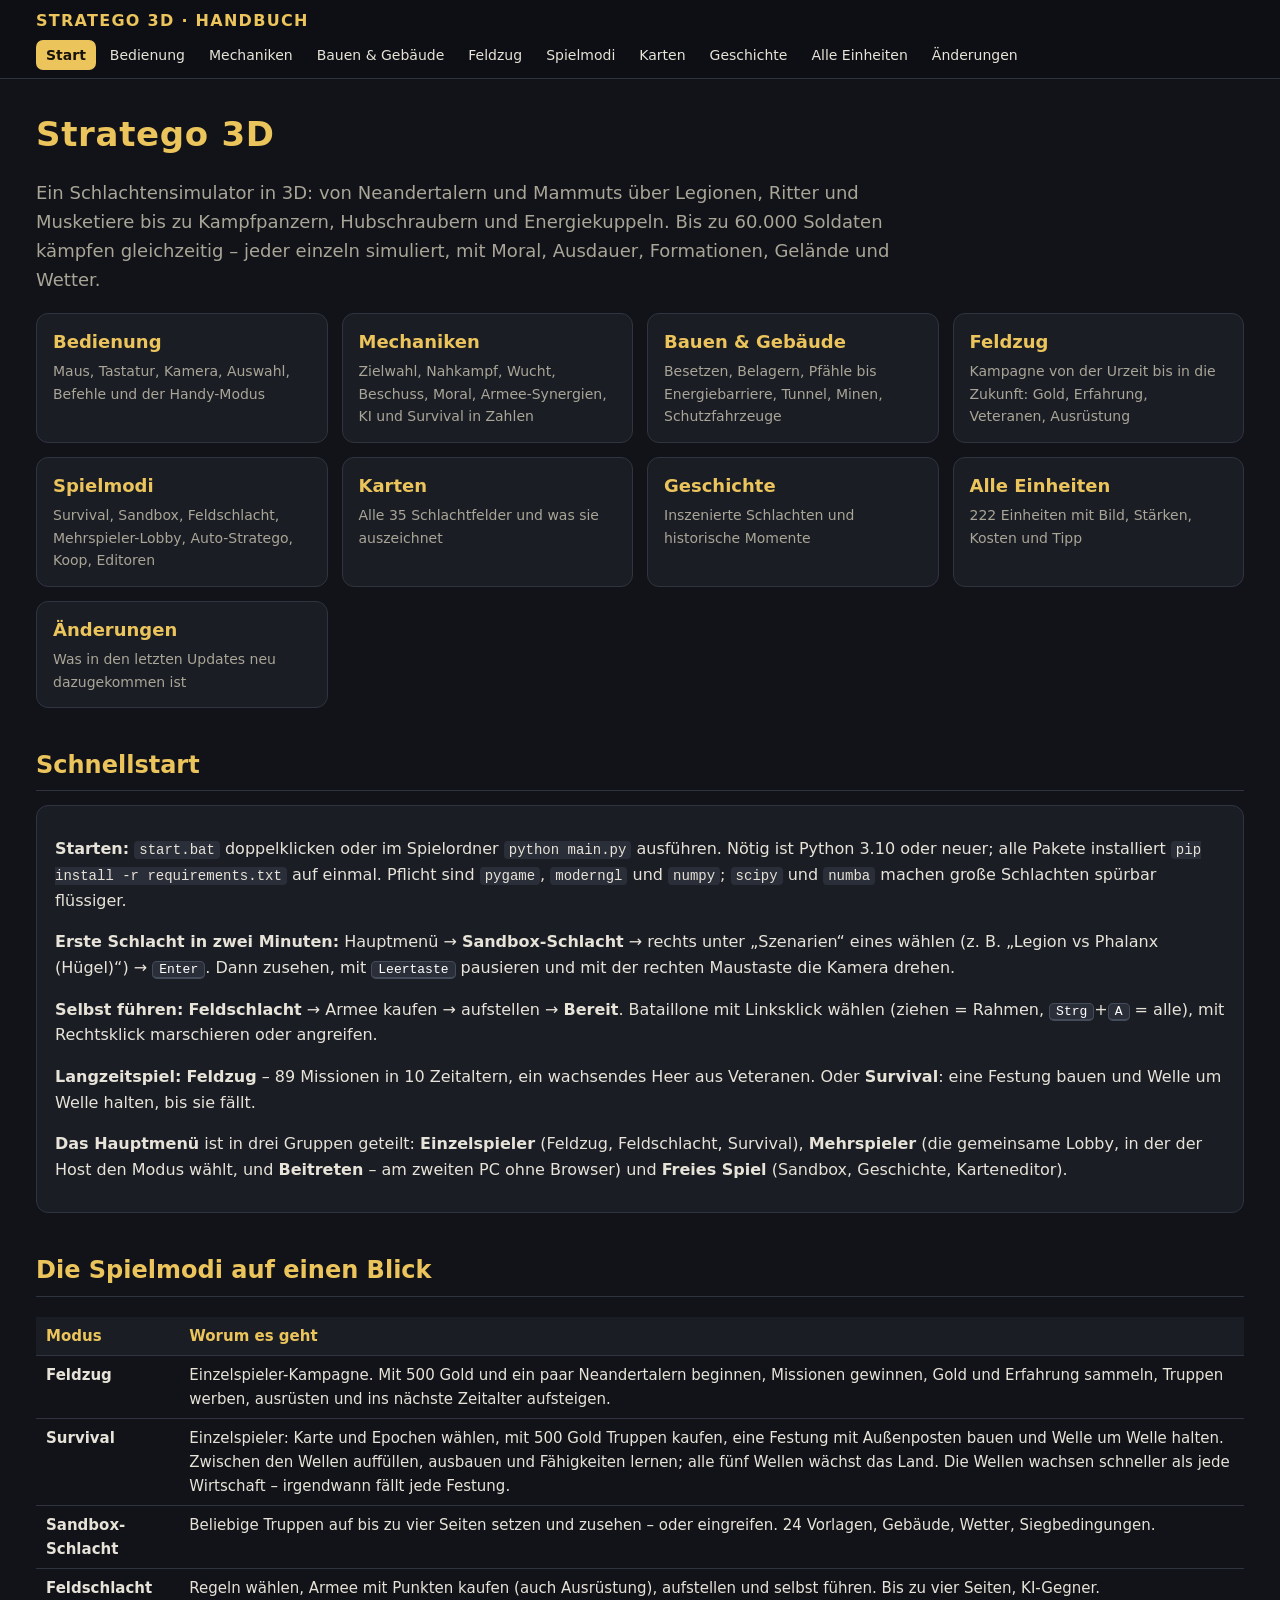
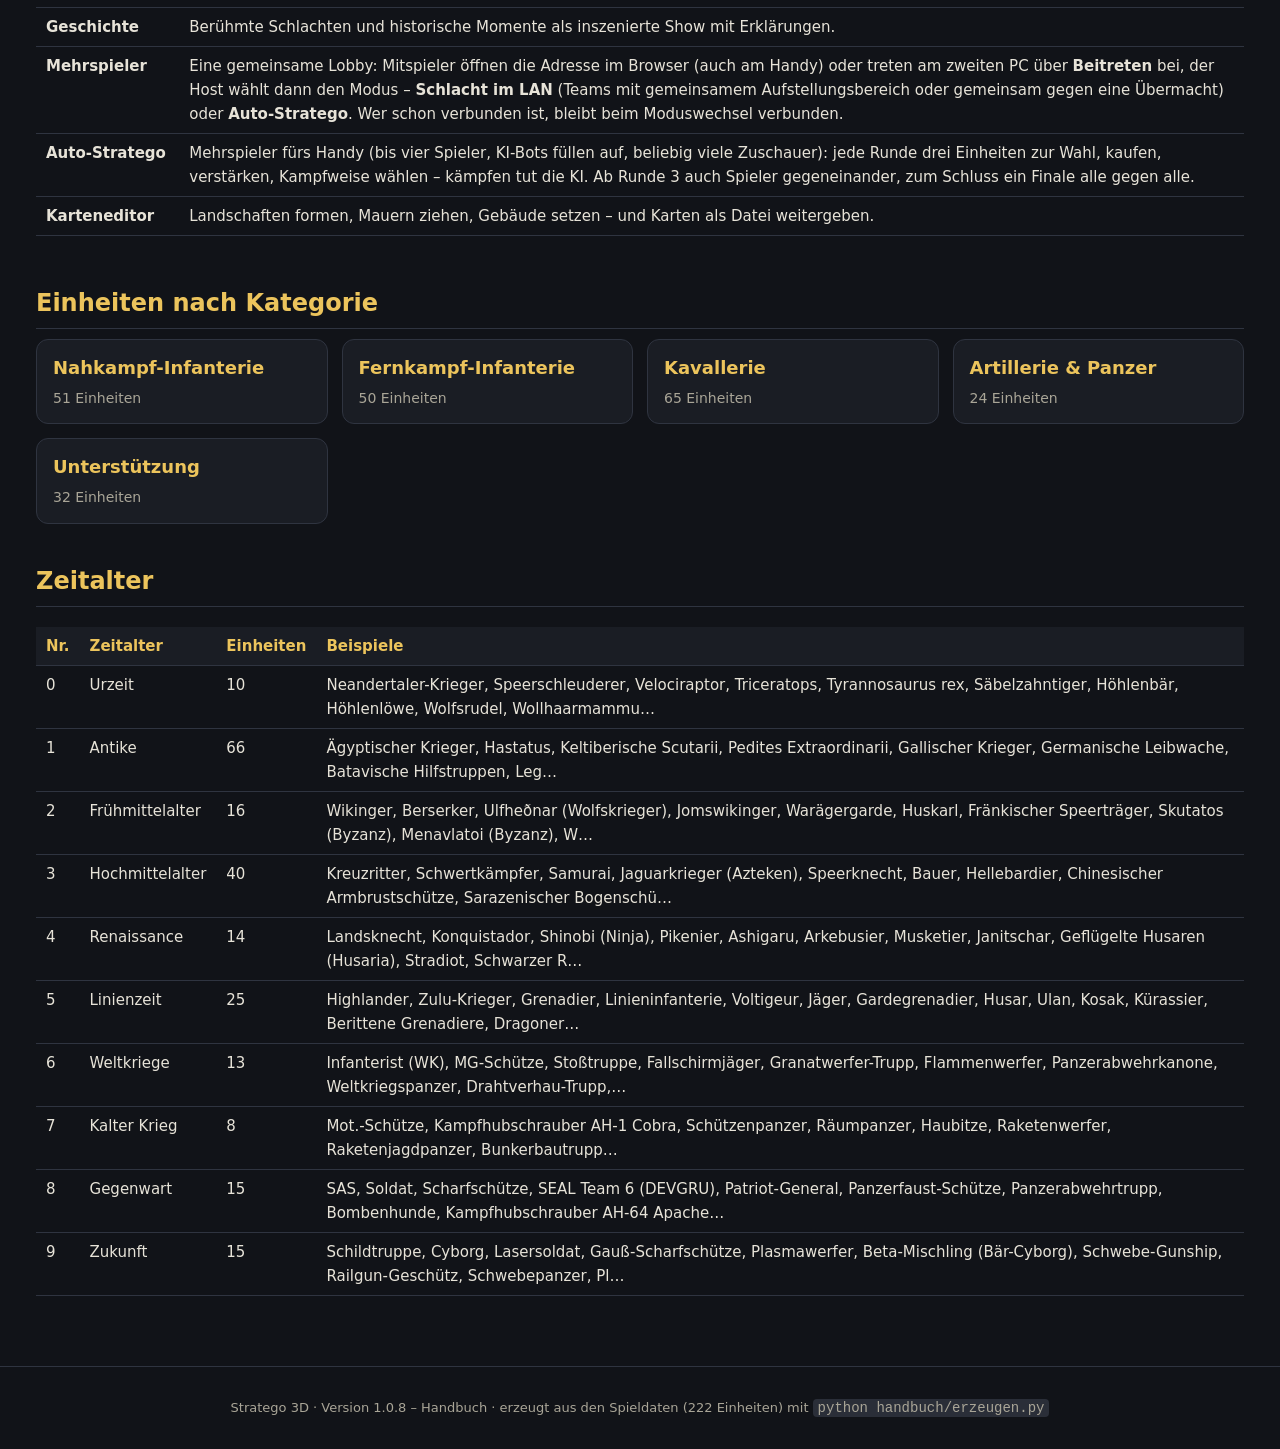
==== commit 9f22b725: "Handbuch 1.0.8: Weltkarte im Feldzug, Missionspfad, Bonus-Abzweige, Ladebildschirm - Feldzug: neue S" ====
--- a/index.html
+++ b/index.html
@@ -20,7 +20,7 @@
 (z. B. „Legion vs Phalanx (Hügel)“) → <kbd>Enter</kbd>. Dann zusehen, mit <kbd>Leertaste</kbd> pausieren und mit der rechten Maustaste die Kamera drehen.</p>
 <p><b>Selbst führen:</b> <b>Feldschlacht</b> → Armee kaufen → aufstellen → <b>Bereit</b>. Bataillone mit Linksklick
 wählen (ziehen = Rahmen, <kbd>Strg</kbd>+<kbd>A</kbd> = alle), mit Rechtsklick marschieren oder angreifen.</p>
-<p><b>Langzeitspiel:</b> <b>Feldzug</b> – 79 Missionen in 10 Zeitaltern, ein wachsendes Heer aus Veteranen.
+<p><b>Langzeitspiel:</b> <b>Feldzug</b> – 89 Missionen in 10 Zeitaltern, ein wachsendes Heer aus Veteranen.
 Oder <b>Survival</b>: eine Festung bauen und Welle um Welle halten, bis sie fällt.</p>
 <p><b>Das Hauptmenü</b> ist in drei Gruppen geteilt: <b>Einzelspieler</b> (Feldzug, Feldschlacht, Survival),
 <b>Mehrspieler</b> (die gemeinsame Lobby, in der der Host den Modus wählt, und <b>Beitreten</b> – am zweiten PC ohne
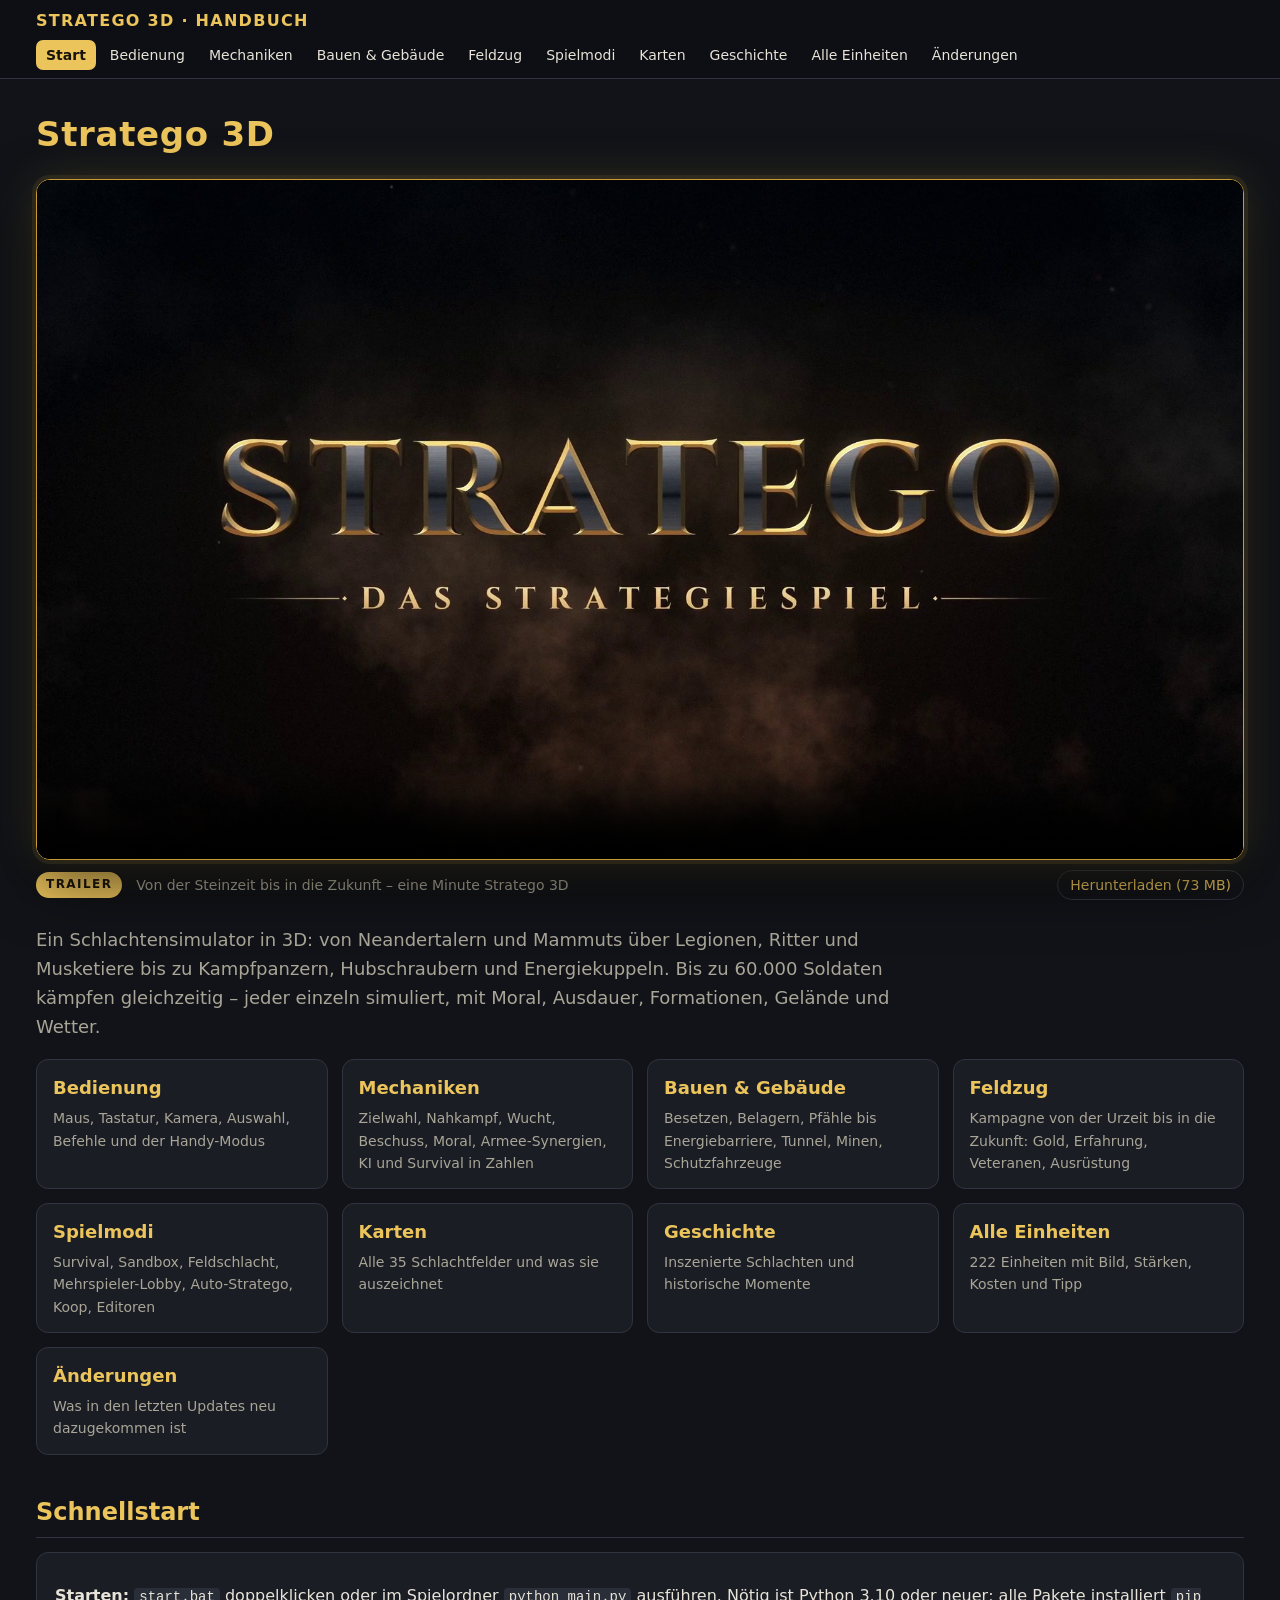
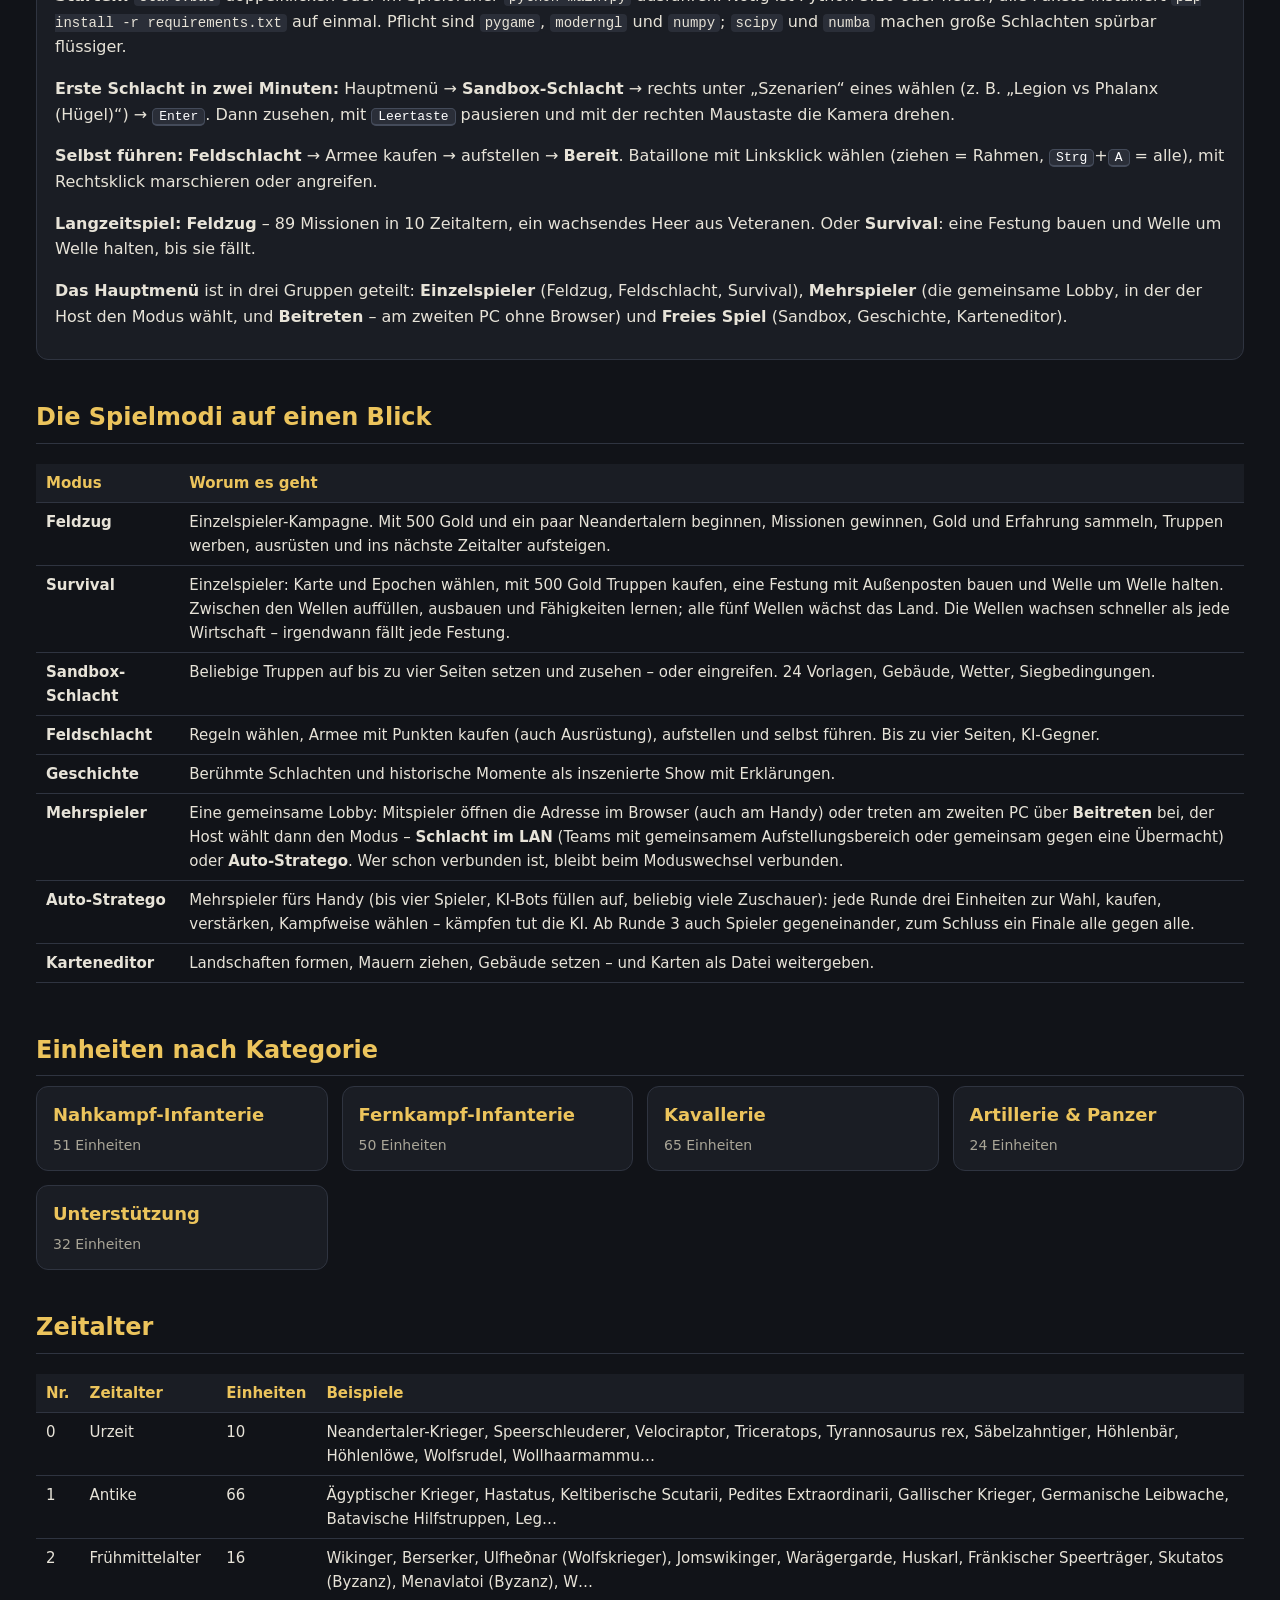
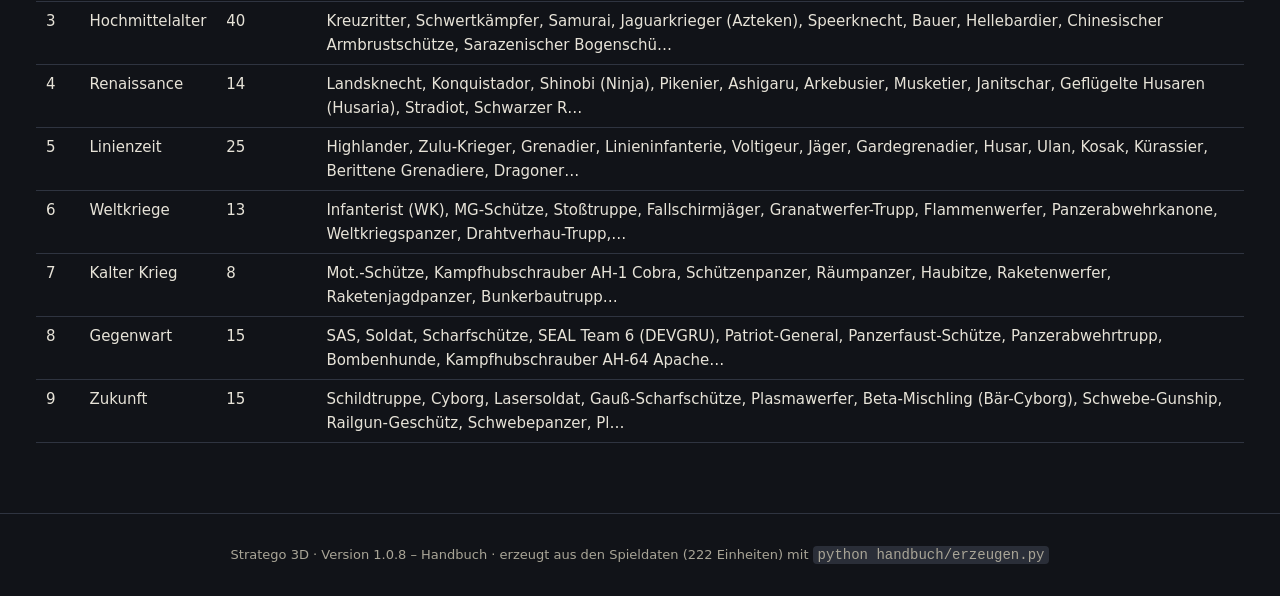
==== commit de21e559: "Startseite: Trailer als Player (trailer.mp4, Vorschaubild aus dem Titelbild) - trailer.mp4 (58 s, 19" ====
--- a/index.html
+++ b/index.html
@@ -5,6 +5,16 @@
 <nav><a href="index.html" class=on>Start</a><a href="bedienung.html">Bedienung</a><a href="mechaniken.html">Mechaniken</a><a href="bauen.html">Bauen &amp; Gebäude</a><a href="feldzug.html">Feldzug</a><a href="modi.html">Spielmodi</a><a href="karten.html">Karten</a><a href="geschichte.html">Geschichte</a><a href="einheiten.html">Alle Einheiten</a><a href="changelog.html">Änderungen</a></nav></div></header>
 <main>
 <h1>Stratego 3D</h1>
+<section class="trailer" aria-label="Trailer">
+<div class="tr-frame">
+<video controls playsinline preload="metadata" poster="bilder/trailer.jpg">
+<source src="trailer.mp4" type="video/mp4">
+Dein Browser kann das Video nicht abspielen – <a href="trailer.mp4">Trailer herunterladen</a>.
+</video>
+</div>
+<div class="tr-cap"><span class="tr-tag">Trailer</span><span>Von der Steinzeit bis in die Zukunft – eine Minute
+Stratego 3D</span><a href="trailer.mp4" download>Herunterladen (73 MB)</a></div>
+</section>
 <p class="lead">Ein Schlachtensimulator in 3D: von Neandertalern und Mammuts über Legionen, Ritter und Musketiere bis zu
 Kampfpanzern, Hubschraubern und Energiekuppeln. Bis zu 60.000 Soldaten kämpfen gleichzeitig – jeder einzeln simuliert,
 mit Moral, Ausdauer, Formationen, Gelände und Wetter.</p>
--- a/stil.css
+++ b/stil.css
@@ -24,6 +24,15 @@
 .box{background:var(--panel);border:1px solid var(--line);border-radius:12px;padding:14px 18px;margin:14px 0}
 .box.tip{border-left:4px solid var(--gold)}
 .box.warn{border-left:4px solid var(--red)}
+.trailer{margin:18px 0 26px}
+.tr-frame{position:relative;border-radius:14px;overflow:hidden;background:#000;border:1px solid var(--gold2);
+  box-shadow:0 0 0 4px rgba(236,196,92,.08),0 0 46px rgba(236,196,92,.16),0 22px 60px rgba(0,0,0,.65)}
+.tr-frame video{display:block;width:100%;aspect-ratio:16/9;background:#000}
+.tr-cap{display:flex;flex-wrap:wrap;align-items:center;gap:6px 14px;margin-top:10px;color:var(--mut);font-size:14px}
+.tr-cap .tr-tag{background:var(--gold);color:#17130b;font-weight:800;letter-spacing:.12em;text-transform:uppercase;
+  font-size:12px;padding:3px 10px;border-radius:999px}
+.tr-cap a{margin-left:auto;text-decoration:none;border:1px solid var(--line);border-radius:999px;padding:3px 12px}
+.tr-cap a:hover{border-color:var(--gold2)}
 .grid{display:grid;grid-template-columns:repeat(auto-fill,minmax(260px,1fr));gap:14px}
 .tile{display:block;background:var(--panel);border:1px solid var(--line);border-radius:12px;padding:14px 16px;text-decoration:none;color:var(--tx)}
 .tile:hover{border-color:var(--gold2);background:var(--panel2)}
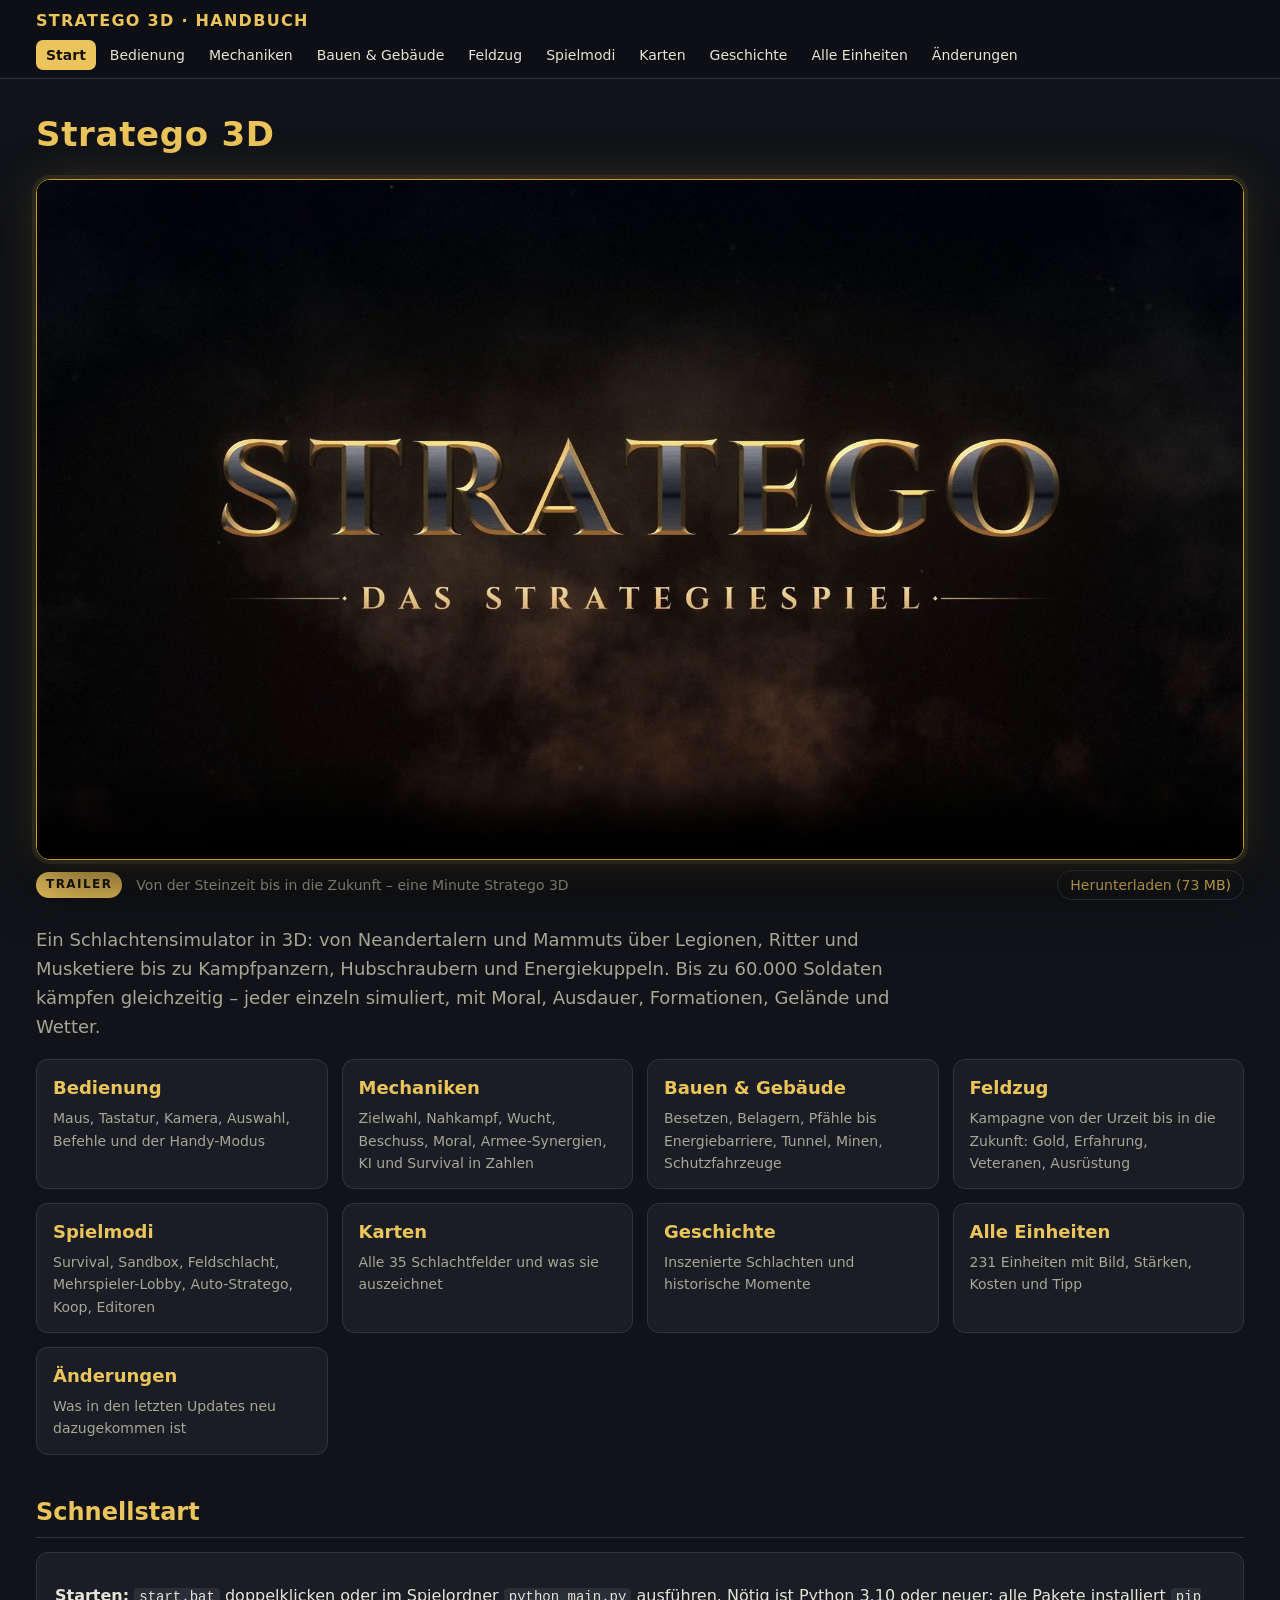
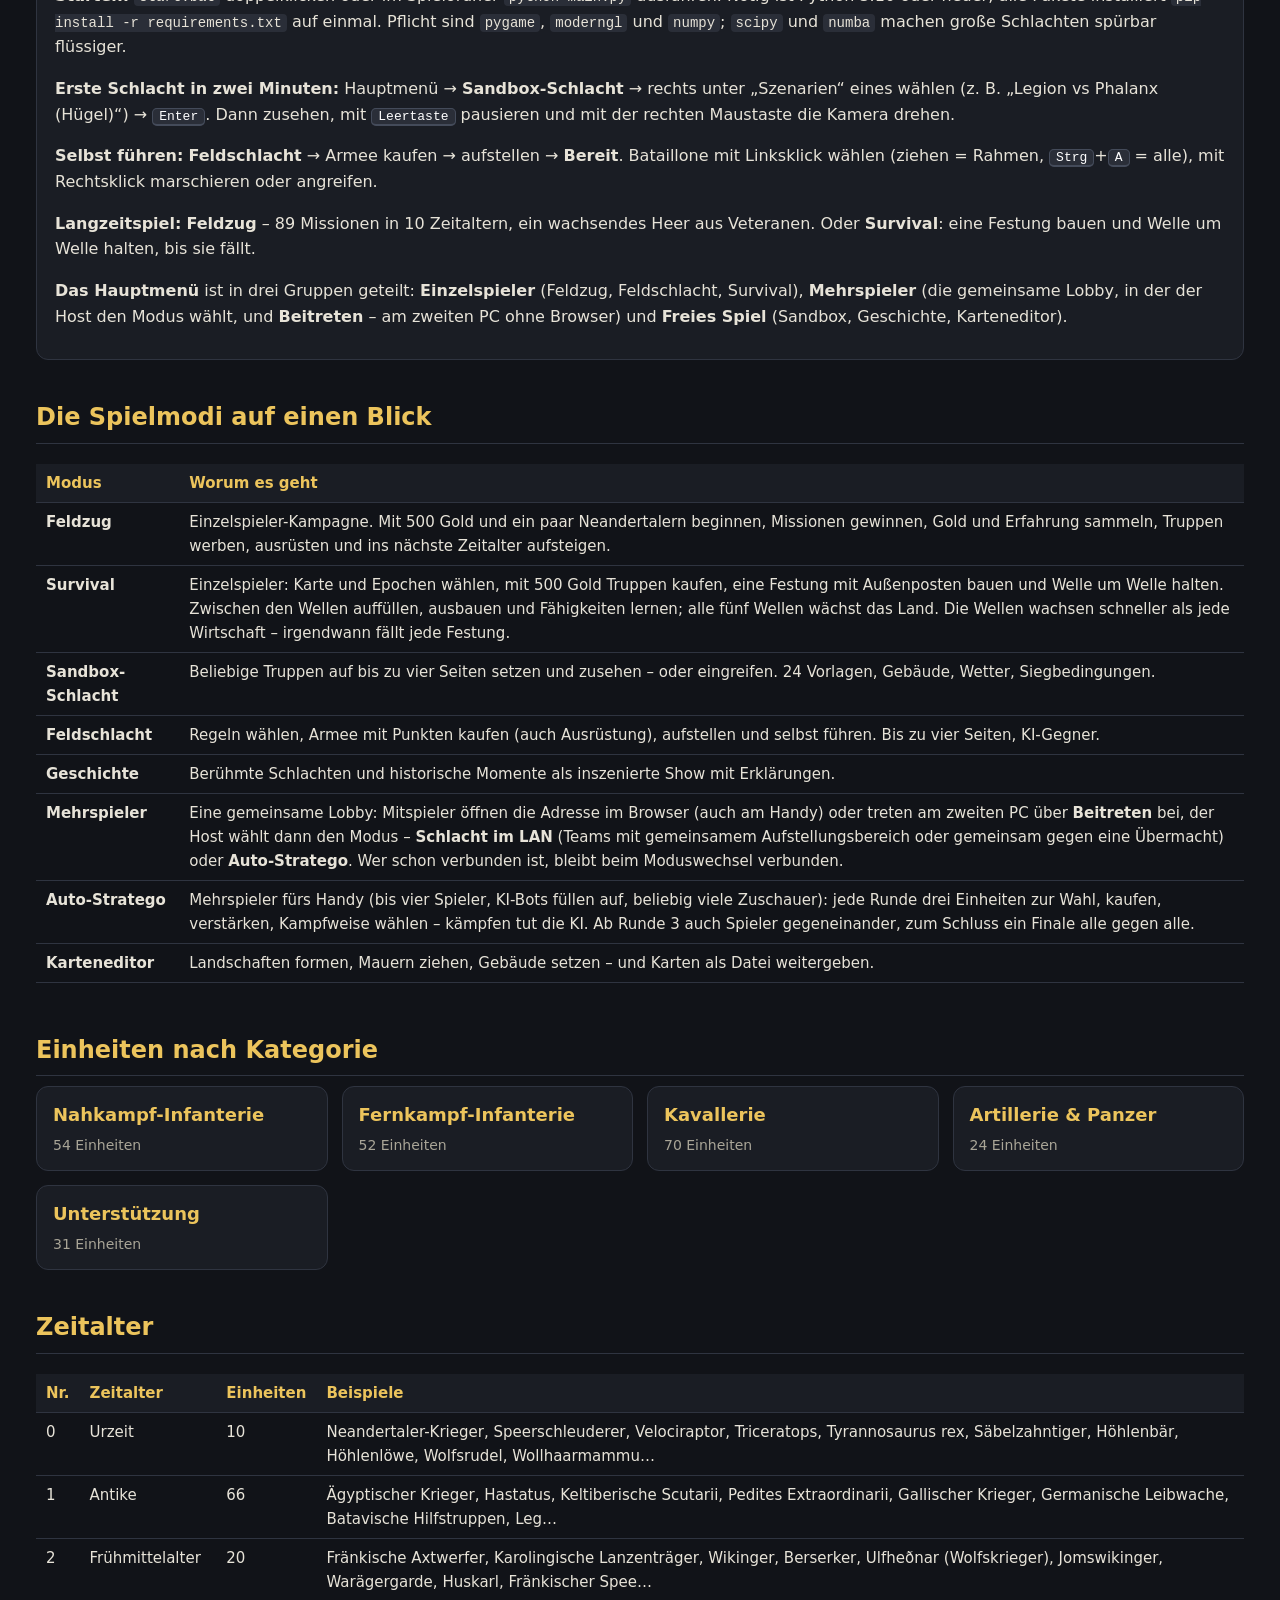
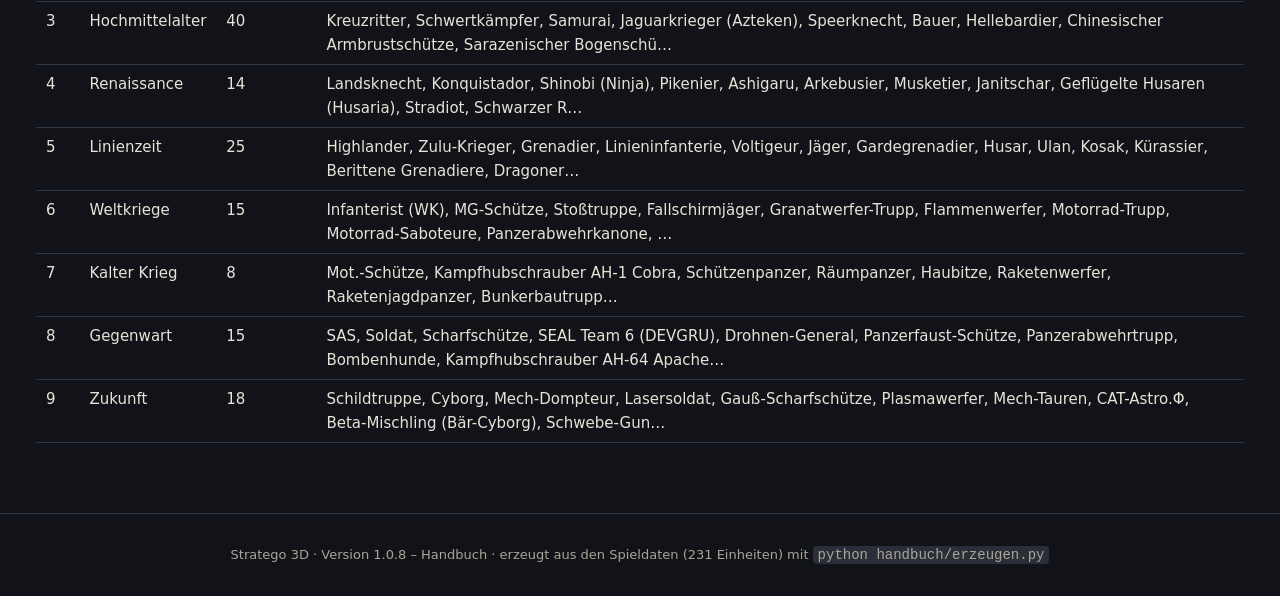
==== commit 38dcb698: "Handbuch 1.0.8: neue Einheiten, Energieschilde und Kuppel, echte Weltkarte im Feldzug - Neue Einheit" ====
--- a/index.html
+++ b/index.html
@@ -18,7 +18,7 @@
 <p class="lead">Ein Schlachtensimulator in 3D: von Neandertalern und Mammuts über Legionen, Ritter und Musketiere bis zu
 Kampfpanzern, Hubschraubern und Energiekuppeln. Bis zu 60.000 Soldaten kämpfen gleichzeitig – jeder einzeln simuliert,
 mit Moral, Ausdauer, Formationen, Gelände und Wetter.</p>
-<div class="grid"><a class="tile" href="bedienung.html"><b>Bedienung</b><span>Maus, Tastatur, Kamera, Auswahl, Befehle und der Handy-Modus</span></a><a class="tile" href="mechaniken.html"><b>Mechaniken</b><span>Zielwahl, Nahkampf, Wucht, Beschuss, Moral, Armee-Synergien, KI und Survival in Zahlen</span></a><a class="tile" href="bauen.html"><b>Bauen &amp; Gebäude</b><span>Besetzen, Belagern, Pfähle bis Energiebarriere, Tunnel, Minen, Schutzfahrzeuge</span></a><a class="tile" href="feldzug.html"><b>Feldzug</b><span>Kampagne von der Urzeit bis in die Zukunft: Gold, Erfahrung, Veteranen, Ausrüstung</span></a><a class="tile" href="modi.html"><b>Spielmodi</b><span>Survival, Sandbox, Feldschlacht, Mehrspieler-Lobby, Auto-Stratego, Koop, Editoren</span></a><a class="tile" href="karten.html"><b>Karten</b><span>Alle 35 Schlachtfelder und was sie auszeichnet</span></a><a class="tile" href="geschichte.html"><b>Geschichte</b><span>Inszenierte Schlachten und historische Momente</span></a><a class="tile" href="einheiten.html"><b>Alle Einheiten</b><span>222 Einheiten mit Bild, Stärken, Kosten und Tipp</span></a><a class="tile" href="changelog.html"><b>Änderungen</b><span>Was in den letzten Updates neu dazugekommen ist</span></a></div>
+<div class="grid"><a class="tile" href="bedienung.html"><b>Bedienung</b><span>Maus, Tastatur, Kamera, Auswahl, Befehle und der Handy-Modus</span></a><a class="tile" href="mechaniken.html"><b>Mechaniken</b><span>Zielwahl, Nahkampf, Wucht, Beschuss, Moral, Armee-Synergien, KI und Survival in Zahlen</span></a><a class="tile" href="bauen.html"><b>Bauen &amp; Gebäude</b><span>Besetzen, Belagern, Pfähle bis Energiebarriere, Tunnel, Minen, Schutzfahrzeuge</span></a><a class="tile" href="feldzug.html"><b>Feldzug</b><span>Kampagne von der Urzeit bis in die Zukunft: Gold, Erfahrung, Veteranen, Ausrüstung</span></a><a class="tile" href="modi.html"><b>Spielmodi</b><span>Survival, Sandbox, Feldschlacht, Mehrspieler-Lobby, Auto-Stratego, Koop, Editoren</span></a><a class="tile" href="karten.html"><b>Karten</b><span>Alle 35 Schlachtfelder und was sie auszeichnet</span></a><a class="tile" href="geschichte.html"><b>Geschichte</b><span>Inszenierte Schlachten und historische Momente</span></a><a class="tile" href="einheiten.html"><b>Alle Einheiten</b><span>231 Einheiten mit Bild, Stärken, Kosten und Tipp</span></a><a class="tile" href="changelog.html"><b>Änderungen</b><span>Was in den letzten Updates neu dazugekommen ist</span></a></div>
 
 <h2>Schnellstart</h2>
 <div class="box">
@@ -60,14 +60,14 @@
 </table></div>
 
 <h2>Einheiten nach Kategorie</h2>
-<div class="grid"><a class="tile" href="einheiten-infanterie.html"><b>Nahkampf-Infanterie</b><span>51 Einheiten</span></a><a class="tile" href="einheiten-fernkampf.html"><b>Fernkampf-Infanterie</b><span>50 Einheiten</span></a><a class="tile" href="einheiten-kavallerie.html"><b>Kavallerie</b><span>65 Einheiten</span></a><a class="tile" href="einheiten-artillerie.html"><b>Artillerie &amp; Panzer</b><span>24 Einheiten</span></a><a class="tile" href="einheiten-unterstuetzung.html"><b>Unterstützung</b><span>32 Einheiten</span></a></div>
+<div class="grid"><a class="tile" href="einheiten-infanterie.html"><b>Nahkampf-Infanterie</b><span>54 Einheiten</span></a><a class="tile" href="einheiten-fernkampf.html"><b>Fernkampf-Infanterie</b><span>52 Einheiten</span></a><a class="tile" href="einheiten-kavallerie.html"><b>Kavallerie</b><span>70 Einheiten</span></a><a class="tile" href="einheiten-artillerie.html"><b>Artillerie &amp; Panzer</b><span>24 Einheiten</span></a><a class="tile" href="einheiten-unterstuetzung.html"><b>Unterstützung</b><span>31 Einheiten</span></a></div>
 
 <h2>Zeitalter</h2>
 <div class="tbl"><table><tr><th>Nr.</th><th>Zeitalter</th><th>Einheiten</th><th>Beispiele</th></tr>
-<tr><td>0</td><td>Urzeit</td><td>10</td><td>Neandertaler-Krieger, Speerschleuderer, Velociraptor, Triceratops, Tyrannosaurus rex, Säbelzahntiger, Höhlenbär, Höhlenlöwe, Wolfsrudel, Wollhaarmammu…</td></tr><tr><td>1</td><td>Antike</td><td>66</td><td>Ägyptischer Krieger, Hastatus, Keltiberische Scutarii, Pedites Extraordinarii, Gallischer Krieger, Germanische Leibwache, Batavische Hilfstruppen, Leg…</td></tr><tr><td>2</td><td>Frühmittelalter</td><td>16</td><td>Wikinger, Berserker, Ulfheðnar (Wolfskrieger), Jomswikinger, Warägergarde, Huskarl, Fränkischer Speerträger, Skutatos (Byzanz), Menavlatoi (Byzanz), W…</td></tr><tr><td>3</td><td>Hochmittelalter</td><td>40</td><td>Kreuzritter, Schwertkämpfer, Samurai, Jaguarkrieger (Azteken), Speerknecht, Bauer, Hellebardier, Chinesischer Armbrustschütze, Sarazenischer Bogenschü…</td></tr><tr><td>4</td><td>Renaissance</td><td>14</td><td>Landsknecht, Konquistador, Shinobi (Ninja), Pikenier, Ashigaru, Arkebusier, Musketier, Janitschar, Geflügelte Husaren (Husaria), Stradiot, Schwarzer R…</td></tr><tr><td>5</td><td>Linienzeit</td><td>25</td><td>Highlander, Zulu-Krieger, Grenadier, Linieninfanterie, Voltigeur, Jäger, Gardegrenadier, Husar, Ulan, Kosak, Kürassier, Berittene Grenadiere, Dragoner…</td></tr><tr><td>6</td><td>Weltkriege</td><td>13</td><td>Infanterist (WK), MG-Schütze, Stoßtruppe, Fallschirmjäger, Granatwerfer-Trupp, Flammenwerfer, Panzerabwehrkanone, Weltkriegspanzer, Drahtverhau-Trupp,…</td></tr><tr><td>7</td><td>Kalter Krieg</td><td>8</td><td>Mot.-Schütze, Kampfhubschrauber AH-1 Cobra, Schützenpanzer, Räumpanzer, Haubitze, Raketenwerfer, Raketenjagdpanzer, Bunkerbautrupp…</td></tr><tr><td>8</td><td>Gegenwart</td><td>15</td><td>SAS, Soldat, Scharfschütze, SEAL Team 6 (DEVGRU), Patriot-General, Panzerfaust-Schütze, Panzerabwehrtrupp, Bombenhunde, Kampfhubschrauber AH-64 Apache…</td></tr><tr><td>9</td><td>Zukunft</td><td>15</td><td>Schildtruppe, Cyborg, Lasersoldat, Gauß-Scharfschütze, Plasmawerfer, Beta-Mischling (Bär-Cyborg), Schwebe-Gunship, Railgun-Geschütz, Schwebepanzer, Pl…</td></tr>
+<tr><td>0</td><td>Urzeit</td><td>10</td><td>Neandertaler-Krieger, Speerschleuderer, Velociraptor, Triceratops, Tyrannosaurus rex, Säbelzahntiger, Höhlenbär, Höhlenlöwe, Wolfsrudel, Wollhaarmammu…</td></tr><tr><td>1</td><td>Antike</td><td>66</td><td>Ägyptischer Krieger, Hastatus, Keltiberische Scutarii, Pedites Extraordinarii, Gallischer Krieger, Germanische Leibwache, Batavische Hilfstruppen, Leg…</td></tr><tr><td>2</td><td>Frühmittelalter</td><td>20</td><td>Fränkische Axtwerfer, Karolingische Lanzenträger, Wikinger, Berserker, Ulfheðnar (Wolfskrieger), Jomswikinger, Warägergarde, Huskarl, Fränkischer Spee…</td></tr><tr><td>3</td><td>Hochmittelalter</td><td>40</td><td>Kreuzritter, Schwertkämpfer, Samurai, Jaguarkrieger (Azteken), Speerknecht, Bauer, Hellebardier, Chinesischer Armbrustschütze, Sarazenischer Bogenschü…</td></tr><tr><td>4</td><td>Renaissance</td><td>14</td><td>Landsknecht, Konquistador, Shinobi (Ninja), Pikenier, Ashigaru, Arkebusier, Musketier, Janitschar, Geflügelte Husaren (Husaria), Stradiot, Schwarzer R…</td></tr><tr><td>5</td><td>Linienzeit</td><td>25</td><td>Highlander, Zulu-Krieger, Grenadier, Linieninfanterie, Voltigeur, Jäger, Gardegrenadier, Husar, Ulan, Kosak, Kürassier, Berittene Grenadiere, Dragoner…</td></tr><tr><td>6</td><td>Weltkriege</td><td>15</td><td>Infanterist (WK), MG-Schütze, Stoßtruppe, Fallschirmjäger, Granatwerfer-Trupp, Flammenwerfer, Motorrad-Trupp, Motorrad-Saboteure, Panzerabwehrkanone, …</td></tr><tr><td>7</td><td>Kalter Krieg</td><td>8</td><td>Mot.-Schütze, Kampfhubschrauber AH-1 Cobra, Schützenpanzer, Räumpanzer, Haubitze, Raketenwerfer, Raketenjagdpanzer, Bunkerbautrupp…</td></tr><tr><td>8</td><td>Gegenwart</td><td>15</td><td>SAS, Soldat, Scharfschütze, SEAL Team 6 (DEVGRU), Drohnen-General, Panzerfaust-Schütze, Panzerabwehrtrupp, Bombenhunde, Kampfhubschrauber AH-64 Apache…</td></tr><tr><td>9</td><td>Zukunft</td><td>18</td><td>Schildtruppe, Cyborg, Mech-Dompteur, Lasersoldat, Gauß-Scharfschütze, Plasmawerfer, Mech-Tauren, CAT-Astro.Φ, Beta-Mischling (Bär-Cyborg), Schwebe-Gun…</td></tr>
 </table></div>
 </main>
-<footer>Stratego 3D · Version 1.0.8 – Handbuch · erzeugt aus den Spieldaten (222 Einheiten) mit
+<footer>Stratego 3D · Version 1.0.8 – Handbuch · erzeugt aus den Spieldaten (231 Einheiten) mit
 <code>python handbuch/erzeugen.py</code></footer>
 <script>
 document.querySelectorAll('table.sortable').forEach(tb=>{
